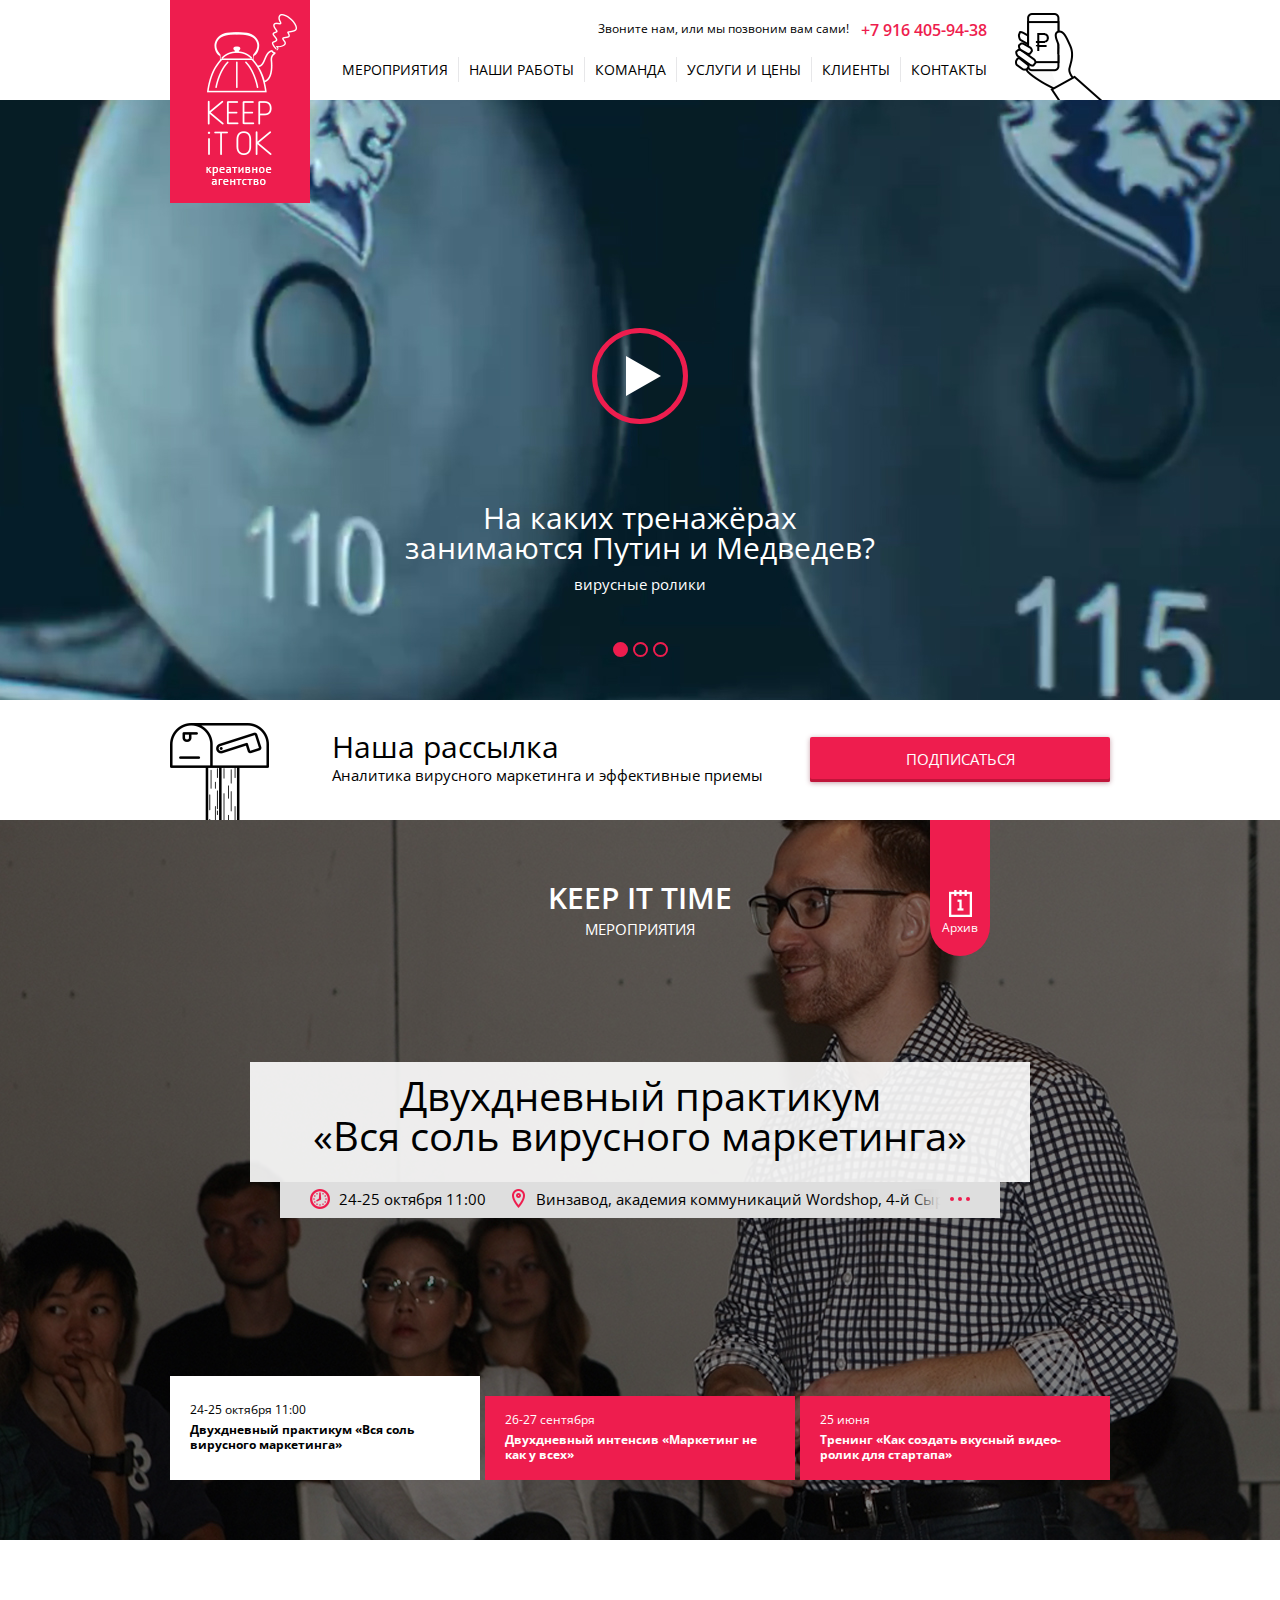
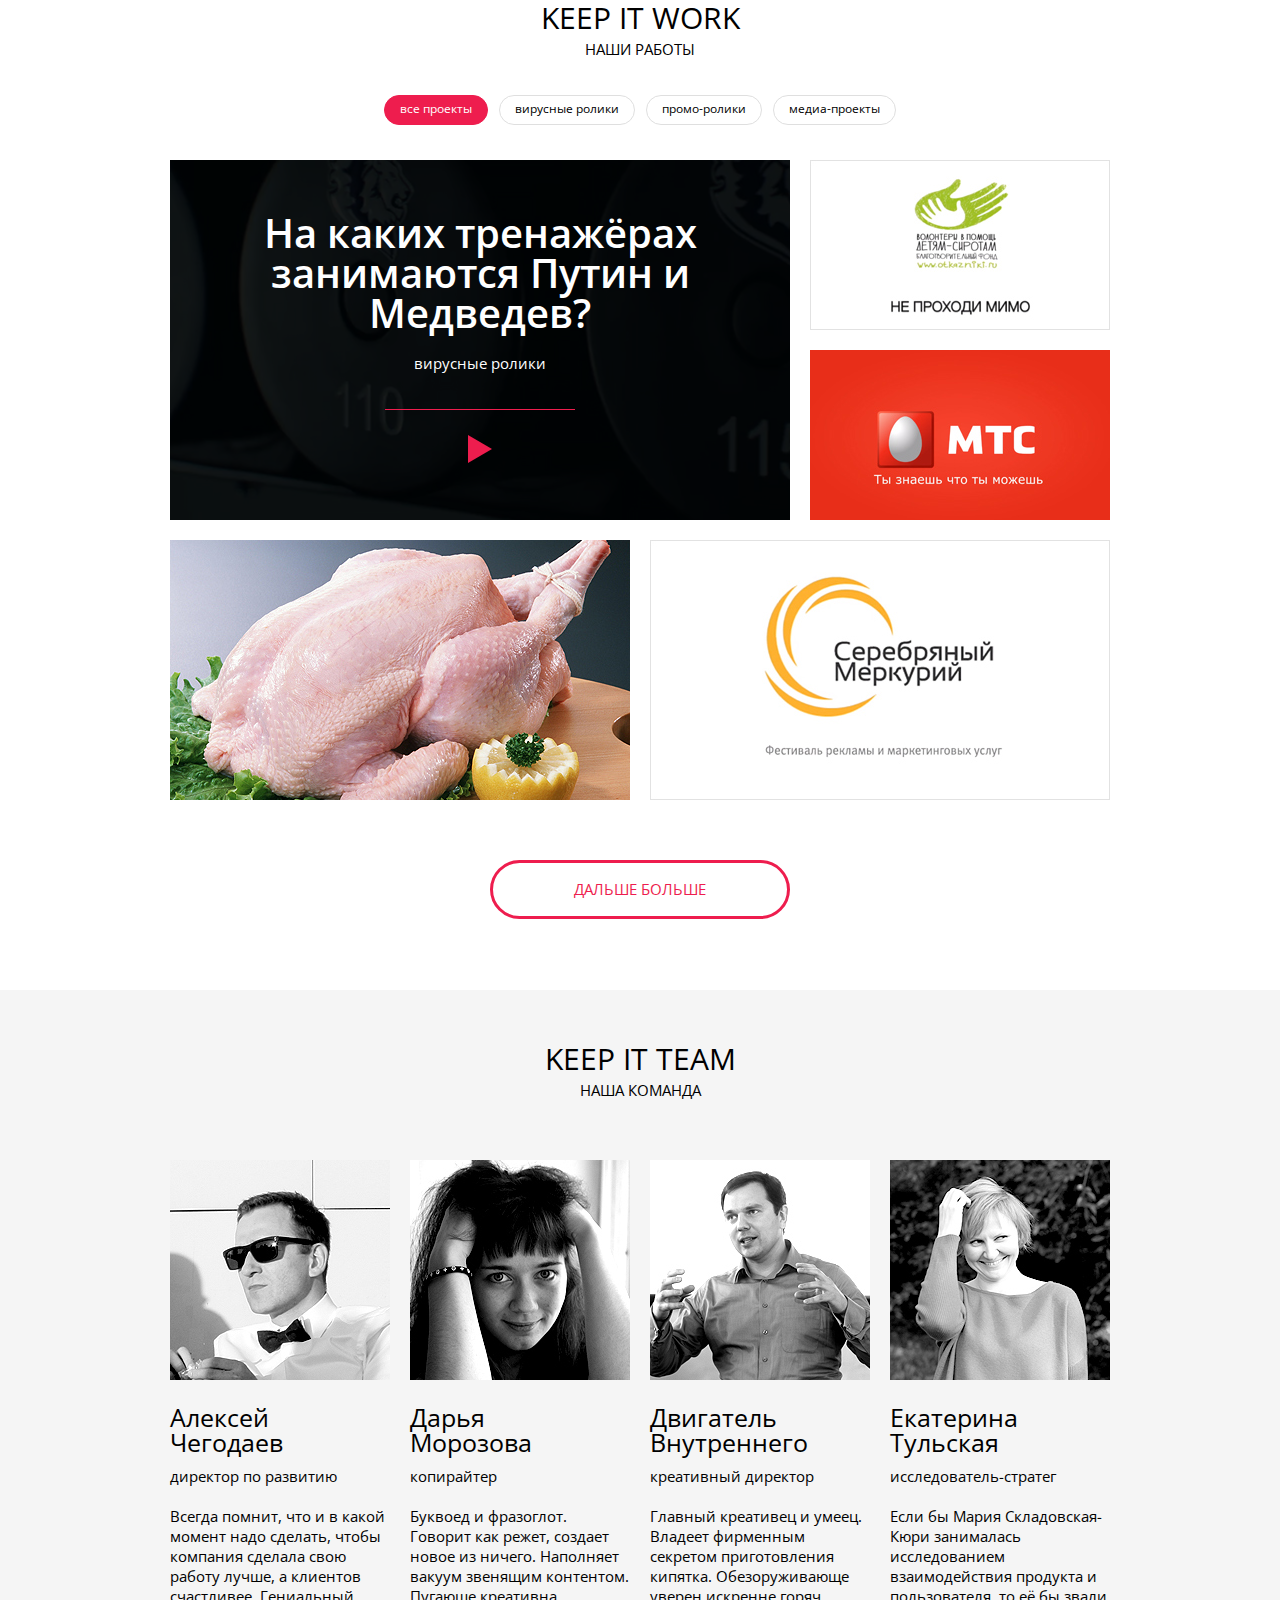
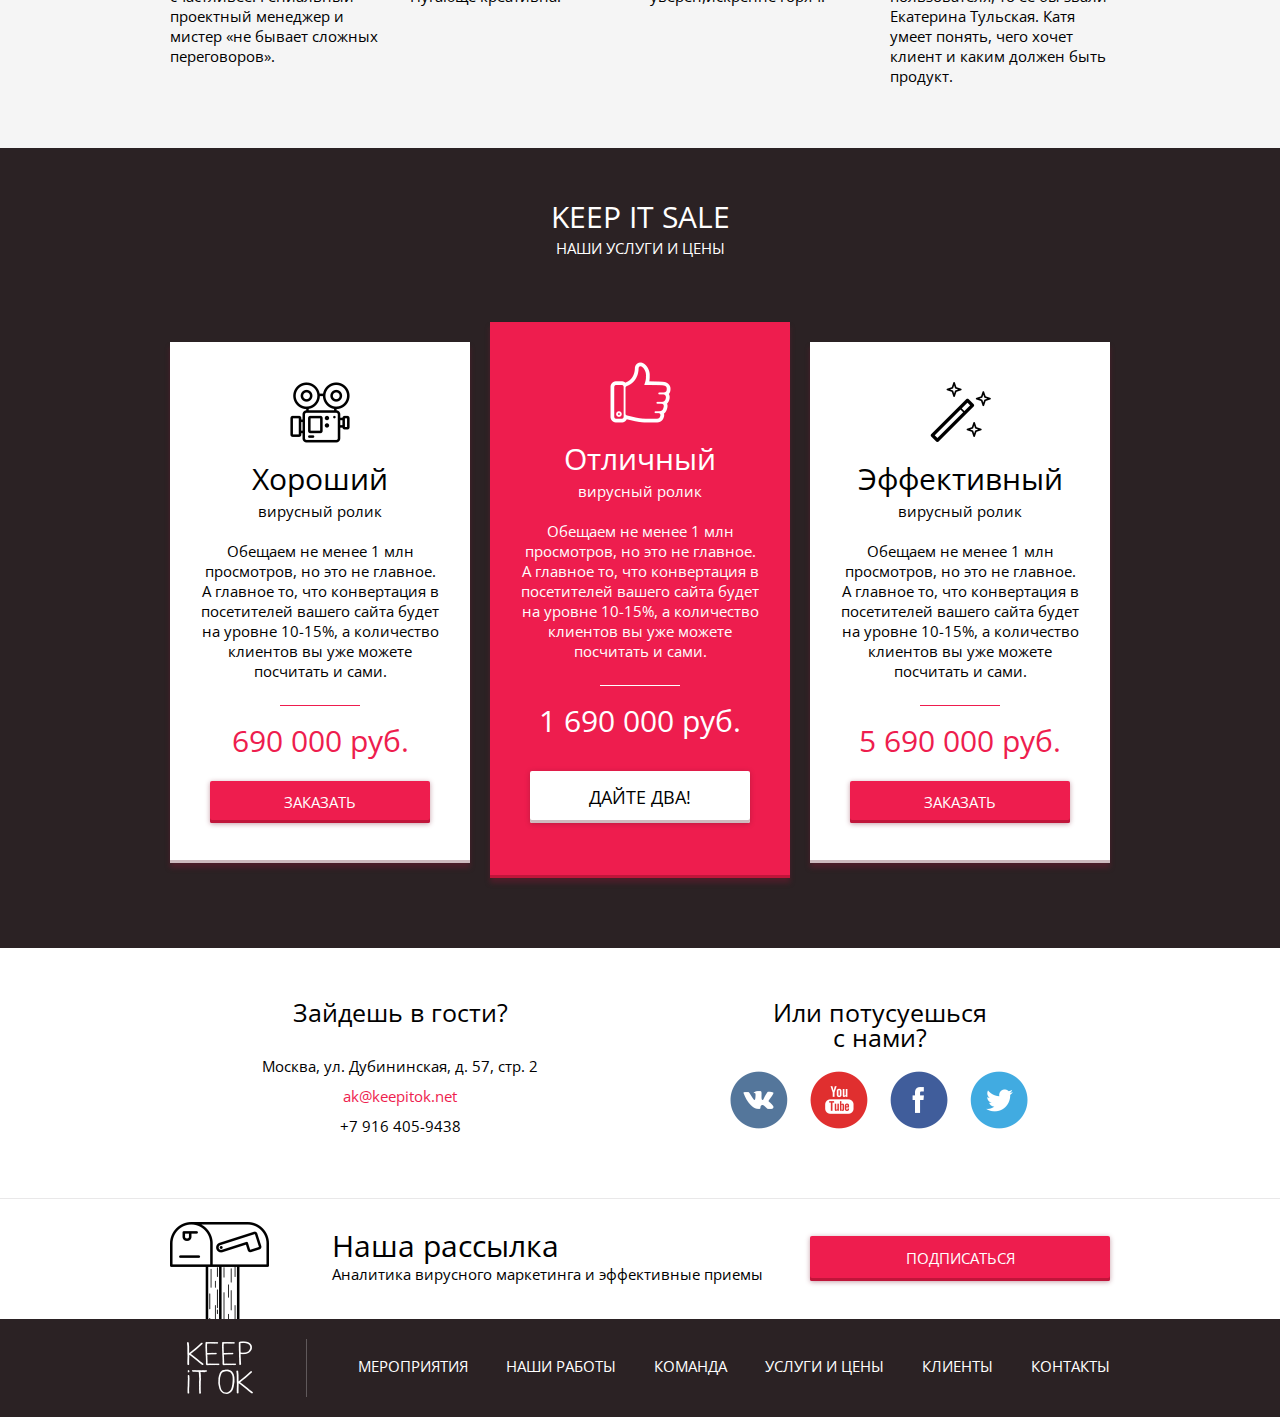
==== index.html @ 2afdbb3e "first html" ====
<!DOCTYPE html>
<html>
    <head>
        <meta charset="utf-8" />
        <title>KeepItOk</title>

        <link rel="stylesheet" href="http://fonts.googleapis.com/css?family=Open+Sans:300,400,600,700&amp;subset=latin,cyrillic" />
        <link rel="stylesheet" href="css/styles.css" />
        <link rel="stylesheet" href="css/jquery.jscrollpane.css" />

        <script src="js/jquery-2.1.4.min.js"></script>
        <script src="js/jquery.scrollTo-2.1.2.min.js"></script>
        <script src="js/isotope.pkgd.min.js"></script>
        <script src="js/jquery.mousewheel.js"></script>
        <script src="js/jquery.jscrollpane.min.js"></script>
        <script src="js/tools.js"></script>

        <meta name="viewport" content="width=1000" />
    </head>

    <body>

        <!-- wrapper -->
        <div class="wrapper">

            <header>
                <div class="header-inner">
                    <div class="logo"><a href="#"><img src="images/logo.png" alt="" width="140" height="203" /></a></div>

                    <div class="header-ok"><a href="#"></a></div>

                    <div class="header-phone">
                        <div class="header-phone-name">Звоните нам, или мы позвоним вам сами!</div>
                        <div class="header-phone-value">+7 916 405-94-38</div>
                    </div>

                    <nav>
                        <ul>
                            <li><a href="#events">Мероприятия</a></li>
                            <li><a href="#portfolio">Наши работы</a></li>
                            <li><a href="#team">Команда</a></li>
                            <li><a href="#services">Услуги и цены</a></li>
                            <li><a href="#clients">Клиенты</a></li>
                            <li><a href="#contacts">Контакты</a></li>
                        </ul>
                    </nav>
                </div>
            </header>

            <!-- slider -->
            <section id="slider">
                <div class="slider-content">
                    <ul>
                        <li style="background-image:url(files/slider-1.jpg)">
                            <div class="slider-inner">
                                <a href="#"></a>
                                <div class="slider-title">На каких тренажёрах занимаются Путин и Медведев?</div>
                                <div class="slider-type">вирусные ролики</div>
                            </div>
                        </li>

                        <li style="background-image:url(files/slider-2.jpg)">
                            <div class="slider-inner">
                                <a href="#"></a>
                                <div class="slider-title">Название промо-ролика</div>
                                <div class="slider-type">промо-ролики</div>
                            </div>
                        </li>

                        <li style="background-image:url(files/slider-3.jpg)">
                            <div class="slider-inner">
                                <a href="#"></a>
                                <div class="slider-title">Название медиа-проекта</div>
                                <div class="slider-type">медиа-проекты</div>
                            </div>
                        </li>
                    </ul>
                </div>
                <div class="slider-ctrl"></div>
            </section>
            <!-- slider END -->

            <!-- subscribe -->
            <section class="subscribe">
                <div class="subscribe-icon"></div>
                <div class="subscribe-text">
                    <div class="subscribe-title">Наша рассылка</div>
                    <div class="subscribe-name">Аналитика вирусного маркетинга и эффективные приемы</div>
                </div>
                <div class="subscribe-link"><a href="#">Подписаться</a></div>
            </section>
            <!-- subscribe END -->

            <!-- events -->
            <section id="events">
                <h2>KEEP IT TIME</h2>
                <div class="events-title">Мероприятия</div>
                <a href="#" class="events-archive">Архив</a>
                <div class="events-slider">
                    <div class="events-item">
                        <div class="events-item-photo" style="background-image:url(files/events-1.jpg)"></div>
                        <div class="events-item-content">
                            <div class="events-item-title">Двухдневный практикум<br />«Вся соль вирусного маркетинга»</div>
                            <div class="events-item-info">
                                <div class="events-item-info-inner">
                                    <div class="events-item-info-date">24-25 октября 11:00</div>
                                    <div class="events-item-info-address">
                                        <div class="events-item-info-address-text">
                                            <div class="events-item-info-address-text-inner">Винзавод, академия коммуникаций Wordshop, 4-й Сыромятнический пер., 1, стр. 6</div>
                                            <a href="#" class="events-item-info-address-more"><span></span></a>
                                        </div>
                                    </div>
                                </div>
                            </div>
                        </div>
                    </div>

                    <div class="events-item">
                        <div class="events-item-photo" style="background-image:url(files/slider-2.jpg)"></div>
                        <div class="events-item-content">
                            <div class="events-item-title">Двухдневный интенсив<br />«Маркетинг не как у всех»</div>
                            <div class="events-item-info">
                                <div class="events-item-info-inner">
                                    <div class="events-item-info-date">26-27 сентября</div>
                                    <div class="events-item-info-address">
                                        <div class="events-item-info-address-text">
                                            <div class="events-item-info-address-text-inner">Винзавод, академия коммуникаций Wordshop, 4-й Сыромятнический пер., 1, стр. 6</div>
                                            <a href="#" class="events-item-info-address-more"><span></span></a>
                                        </div>
                                    </div>
                                </div>
                            </div>
                        </div>
                    </div>

                    <div class="events-item">
                        <div class="events-item-photo" style="background-image:url(files/slider-3.jpg)"></div>
                        <div class="events-item-content">
                            <div class="events-item-title">Тренинг «Как создать вкусный видео-ролик для стартапа»</div>
                            <div class="events-item-info">
                                <div class="events-item-info-inner">
                                    <div class="events-item-info-date">25 июня</div>
                                    <div class="events-item-info-address">
                                        <div class="events-item-info-address-text">
                                            <div class="events-item-info-address-text-inner">Винзавод, академия коммуникаций Wordshop, 4-й Сыромятнический пер., 1, стр. 6</div>
                                            <a href="#" class="events-item-info-address-more"><span></span></a>
                                        </div>
                                    </div>
                                </div>
                            </div>
                        </div>
                    </div>
                </div>

                <div class="events-ctrl">
                    <a href="#" class="active">
                        <div class="events-ctrl-date">24-25 октября 11:00</div>
                        <div class="events-ctrl-name">Двухдневный практикум «Вся соль вирусного маркетинга»</div>
                    </a>

                    <a href="#">
                        <div class="events-ctrl-date">26-27 сентября</div>
                        <div class="events-ctrl-name">Двухдневный интенсив «Маркетинг не как у всех»</div>
                    </a>

                    <a href="#">
                        <div class="events-ctrl-date">25 июня</div>
                        <div class="events-ctrl-name">Тренинг «Как создать вкусный видео-ролик для стартапа»</div>
                    </a>
                </div>
            </section>
            <!-- events END -->

            <!-- portfolio -->
            <section id="portfolio">
                <h2>KEEP IT WORK</h2>
                <div class="portfolio-title">Наши работы</div>

                <div class="portfolio-menu">
                    <ul>
                        <li class="active"><a href="#" data-filter="*">все проекты</a></li>
                        <li><a href="#" data-filter=".virus">вирусные ролики</a></li>
                        <li><a href="#" data-filter=".promo">промо-ролики</a></li>
                        <li><a href="#" data-filter=".media">медиа-проекты</a></li>
                    </ul>
                </div>

                <div class="portfolio-list">
                    <div class="portfolio-item portfolio-item-two-third virus">
                        <a href="windows/project.html" title="На каких тренажёрах занимаются Путин и Медведев?">
                            <div class="portfolio-video">
                                <div class="portfolio-video-preview"><img src="files/portfolio-1.jpg" alt="" /></div>
                                <div class="portfolio-video-title">На каких тренажёрах занимаются Путин и Медведев?</div>
                                <div class="portfolio-video-type">вирусные ролики</div>
                                <div class="portfolio-video-icon"></div>
                            </div>
                        </a>
                    </div>
                    <div class="portfolio-item portfolio-item-third promo"><a href="windows/project.html" title="Не проходи мимо"><img src="files/portfolio-2.jpg" alt="" /></a></div>
                    <div class="portfolio-item portfolio-item-third media"><a href="windows/project.html" title="МТС"><img src="files/portfolio-3.jpg" alt="" /></a></div>
                    <div class="portfolio-item portfolio-item-half promo"><a href="windows/project.html" title="Вирусный ролик про курицу"><img src="files/portfolio-4.jpg" alt="" /></a></div>
                    <div class="portfolio-item portfolio-item-half media"><a href="windows/project.html" title="Серебряный меркурий"><img src="files/portfolio-5.jpg" alt="" /></a></div>
                </div>

                <div class="portfolio-loading">
                    <div class="portfolio-item portfolio-item-half"><div class="portfolio-loading-progress"></div></div>
                    <div class="portfolio-item portfolio-item-half"><div class="portfolio-loading-progress"></div></div>
                </div>

                <div class="portfolio-more"><a href="windows/portfolio-add.html">ДАльше больше</a></div>
            </section>
            <!-- portfolio END -->

            <!-- team -->
            <section id="team">
                <div class="team-inner">
                    <h2>KEEP IT TEAM</h2>
                    <div class="team-title">Наша команда</div>

                    <div class="team-list">
                        <div class="team-item">
                            <div class="team-item-photo"><img src="files/team-1.jpg" alt="" width="220" height="220" /></div>
                            <div class="team-item-name">Алексей<br />Чегодаев</div>
                            <div class="team-item-post">директор по развитию</div>
                            <div class="team-item-text">Всегда помнит, что и в какой момент надо сделать, чтобы компания сделала свою работу лучше, а клиентов счастливее. Гениальный проектный менеджер и мистер «не бывает сложных переговоров».</div>
                        </div>
                        <div class="team-item">
                            <div class="team-item-photo"><img src="files/team-2.jpg" alt="" width="220" height="220" /></div>
                            <div class="team-item-name">Дарья<br />Морозова</div>
                            <div class="team-item-post">копирайтер</div>
                            <div class="team-item-text">Буквоед и фразоглот. Говорит как режет, создает новое из ничего. Наполняет вакуум звенящим контентом. Пугающе креативна.</div>
                        </div>
                        <div class="team-item">
                            <div class="team-item-photo"><img src="files/team-3.jpg" alt="" width="220" height="220" /></div>
                            <div class="team-item-name">Двигатель<br />Внутреннего</div>
                            <div class="team-item-post">креативный директор</div>
                            <div class="team-item-text">Главный креативец и умеец. Владеет фирменным секретом приготовления кипятка. Обезоруживающе уверен,искренне горяч.</div>
                        </div>
                        <div class="team-item">
                            <div class="team-item-photo"><img src="files/team-4.jpg" alt="" width="220" height="220" /></div>
                            <div class="team-item-name">Екатерина<br />Тульская</div>
                            <div class="team-item-post">исследователь-стратег</div>
                            <div class="team-item-text">Если бы Мария Складовская-Кюри занималась исследованием взаимодействия продукта и пользователя, то её бы звали Екатерина Тульская. Катя умеет понять, чего хочет клиент и каким должен быть продукт.</div>
                        </div>
                    </div>
                </div>
            </section>
            <!-- team END -->

            <!-- services -->
            <section id="services">
                <div class="services-inner">
                    <h2>KEEP IT SALE</h2>
                    <div class="services-title">Наши услуги и цены</div>

                    <div class="services-list">
                        <div class="services-item">
                            <div class="services-icon"><img src="images/services-icon-1.png" alt="" width="60" height="61" /></div>
                            <div class="services-item-title-1">Хороший</div>
                            <div class="services-item-title-2">вирусный ролик</div>
                            <div class="services-item-text">Обещаем не менее 1 млн просмотров, но это не главное. А главное то, что конвертация в посетителей вашего сайта будет на уровне 10-15%, а количество клиентов вы уже можете посчитать и сами.</div>
                            <div class="services-item-price">690 000 руб.</div>
                            <div class="services-item-link"><a href="#">заказать</a></div>
                        </div>

                        <div class="services-item services-item-center">
                            <div class="services-icon"><img src="images/services-icon-2.png" alt="" width="61" height="61" /></div>
                            <div class="services-item-title-1">Отличный</div>
                            <div class="services-item-title-2">вирусный ролик</div>
                            <div class="services-item-text">Обещаем не менее 1 млн просмотров, но это не главное. А главное то, что конвертация в посетителей вашего сайта будет на уровне 10-15%, а количество клиентов вы уже можете посчитать и сами.</div>
                            <div class="services-item-price">1 690 000 руб.</div>
                            <div class="services-item-link"><a href="#">дайте два!</a></div>
                        </div>

                        <div class="services-item">
                            <div class="services-icon"><img src="images/services-icon-3.png" alt="" width="61" height="60" /></div>
                            <div class="services-item-title-1">Эффективный</div>
                            <div class="services-item-title-2">вирусный ролик</div>
                            <div class="services-item-text">Обещаем не менее 1 млн просмотров, но это не главное. А главное то, что конвертация в посетителей вашего сайта будет на уровне 10-15%, а количество клиентов вы уже можете посчитать и сами.</div>
                            <div class="services-item-price">5 690 000 руб.</div>
                            <div class="services-item-link"><a href="#">заказать</a></div>
                        </div>
                    </div>
                </div>
            </section>
            <!-- services END -->

            <!-- contacts -->
            <section id="contacts">
                <div class="contacts-inner">
                    <div class="contacts-content">
                        <div class="contacts-title">Зайдешь в гости?</div>
                        <div class="contacts-text">
                            <p>Москва, ул. Дубининская, д. 57, стр. 2</p>
                            <p><a href="#">ak@keepitok.net</a></p>
                            <p>+7 916 405-9438</p>
                        </div>
                    </div>

                    <div class="contacts-social">
                        <div class="contacts-title">Или потусуешься<br />с нами?</div>
                        <div class="contacts-social-links">
                            <a href="#" class="contacts-social-vk"></a>
                            <a href="#" class="contacts-social-yt"></a>
                            <a href="#" class="contacts-social-fb"></a>
                            <a href="#" class="contacts-social-tw"></a>
                        </div>
                    </div>
                </div>
            </section>
            <!-- contacts END -->

            <!-- subscribe -->
            <section class="subscribe">
                <div class="subscribe-icon"></div>
                <div class="subscribe-text">
                    <div class="subscribe-title">Наша рассылка</div>
                    <div class="subscribe-name">Аналитика вирусного маркетинга и эффективные приемы</div>
                </div>
                <div class="subscribe-link"><a href="#">Подписаться</a></div>
            </section>
            <!-- subscribe END -->

            <footer>
                <div class="footer-inner">
                    <div class="footer-logo"><a href="#"><img src="images/footer-logo.png" alt="" width="66" height="53" /></a></div>
                    <div class="footer-menu">
                        <ul>
                            <li><a href="#events">Мероприятия</a></li>
                            <li><a href="#portfolio">Наши работы</a></li>
                            <li><a href="#team">Команда</a></li>
                            <li><a href="#services">Услуги и цены</a></li>
                            <li><a href="#clients">Клиенты</a></li>
                            <li><a href="#contacts">Контакты</a></li>
                        </ul>
                    </div>
                </div>
            </footer>

        </div>
        <!-- wrapper END -->

    </body>
</html>
---- css/styles.css ----
html {min-width:1000px}

body {min-width:1000px; margin:0; padding:0; font:15px/20px "Open Sans", arial, helvetica, sans-serif; color:#000; background:#fff}

a {color:#ee1d4e; outline:none; text-decoration:none}
a:hover {text-decoration:underline}

img {border:none}

.wrapper {min-width:1000px; width:100%; position:relative; overflow:hidden; padding:100px 0 0 0}

header {position:fixed; left:0; top:0; width:100%; height:100px; z-index:10; background:#fff}
.header-inner {width:940px; margin:0 auto}

.logo {float:left; line-height:0}

.header-ok {float:right; width:73px; height:77px; padding:10px 0 0 14px; margin:13px 8px 0 0; background:url(../images/header-ok.png)}
.header-ok a {display:block; width:28px; height:38px; background:url(../images/header-ok-link.png) no-repeat 28px 38px}
.header-ok a:hover {background-position:left top}

.header-phone {float:right; margin:19px 28px 0 0}
.header-phone-name {float:left; font-size:12px}
.header-phone-value {float:left; font-size:16px; font-weight:600; color:#ee1d4e; padding:1px 0 0 12px}

nav {float:right; margin:17px 28px 0 0; text-transform:uppercase; font-size:14px; line-height:25px}
nav ul {margin:0; padding:0; list-style:none}
nav li {float:left; margin:0 0 0 10px; padding:0 0 0 10px; border-left:1px solid #e7e7e9}
nav li:first-child {margin:0; padding:0; border:none}
nav a {color:#000}
nav a:hover,
nav li.active a {color:#ee1d4e; text-decoration:none}

#slider {position:relative; height:600px}
.slider-content {position:absolute; left:0; top:0; width:100%; height:100%}
.slider-content ul {position:absolute; left:0; top:0; width:100%; height:100%; margin:0; padding:0; list-style:none}
.slider-content li {position:absolute; left:0; top:0; width:100%; height:100%; margin:0; padding:0; background-color:#000; background-position:center; background-repeat:no-repeat; background-size:cover}
.slider-content li:first-child {z-index:2}
.slider-inner {padding:228px 0 0 0; width:500px; height:372px; margin:0 auto; text-align:center; color:#fff; position:relative}
.slider-inner a {display:block; width:86px; height:86px; border:5px solid #ee1d4e; border-radius:48px; margin:0 auto; position:relative}
.slider-inner a:hover {background:#ee1d4e}
.slider-inner a:after {content:""; position:absolute; left:29px; top:23px; display:block; width:0; height:0; border-left:35px solid #fff; border-top:20px solid transparent; border-bottom:20px solid transparent}
.slider-title {font-size:30px; line-height:30px; position:absolute; left:0; bottom:137px; width:100%}
.slider-type {position:absolute; left:0; bottom:106px; width:100%}
.slider-ctrl {position:absolute; z-index:3; left:0; bottom:43px; width:100%; text-align:center; font-size:0; line-height:0; letter-spacing:-1px}
.slider-ctrl a {display:inline-block; vertical-align:middle; width:11px; height:11px; border:2px solid #ee1d4e; border-radius:8px; margin:0 0 0 5px}
.slider-ctrl a:first-child {margin:0}
.slider-ctrl a:hover {background:#fff; border-color:#fff}
.slider-ctrl a.active {background:#ee1d4e; cursor:default; border-color:#ee1d4e}

.subscribe {width:940px; margin:0 auto}
.subscribe:after {content:"."; display:block; clear:both; visibility:hidden; height:0}
.subscribe-icon {float:left; width:99px; height:97px; background:url(../images/subscribe-icon.png); margin:23px 0 0 0}
.subscribe-text {float:left; margin:0 0 0 63px}
.subscribe-title {font-size:30px; line-height:30px; padding:32px 0 0 0}
.subscribe-name {padding:3px 0 0 0}
.subscribe-link {float:right; padding:37px 0 0 0}
.subscribe-link a {display:block; width:300px; height:45px; line-height:45px; color:#fff; text-align:center; text-transform:uppercase; background:#ee1d4e; border-radius:2px; box-shadow:inset 0 -3px 0 #c0153a, 0 1px 5px rgba(120, 25, 48, .43)}
.subscribe-link a:hover {background:#d10737; box-shadow:inset 0 -3px 0 #a90529, 0 1px 5px rgba(120, 25, 48, .43); text-decoration:none}

#events {height:720px; position:relative}
#events h2 {position:absolute; z-index:3; left:0; top:63px; width:100%; text-transform:uppercase; text-align:center; font-size:30px; font-weight:600; line-height:30px; margin:0; padding:0; color:#fff}
.events-title {position:absolute; z-index:3; left:0; top:99px; width:100%; text-transform:uppercase; text-align:center; color:#fff}
.events-archive {position:absolute; z-index:3; display:block; left:50%; top:0; margin-left:290px; width:60px; height:38px; padding:98px 0 0 0; background:#ee1d4e url(../images/events-archive.png) no-repeat center 70px; text-align:center; color:#fff; font-size:12px; border-radius:0 0 30px 30px}
.events-archive:hover {text-decoration:none; background-color:#d10737}
.events-slider {position:absolute; left:0; top:0; width:100%; height:100%}
.events-item {position:absolute; left:0; top:0; width:100%; height:100%; background:#000}
.events-item:first-child {z-index:2}
.events-item-photo {position:absolute; left:0; top:0; width:100%; height:100%; background-repeat:no-repeat; background-position:center; background-size:cover; opacity:.5}
.events-item-content {position:relative; width:780px; margin:0 auto; padding:242px 0 0 0}
.events-item-title {font-size:40px; line-height:40px; text-align:center; background:rgba(255, 255, 255, .9); padding:14px 0 26px 0}
.events-item-info {width:660px; margin:0 auto; background:#dedede; padding:7px 30px 9px 30px}
.events-item-info-inner:after {content:"."; display:block; clear:both; visibility:hidden; height:0}
.events-item-info-date {float:left; padding:0 0 0 29px; width:173px; background:url(../images/events-item-info-date.png) no-repeat; white-space:nowrap}
.events-item-info-address {float:left; width:434px; padding:0 0 0 24px; background:url(../images/events-item-info-address.png) no-repeat}
.events-item-info-address-text {white-space:nowrap; width:100%; overflow:hidden; position:relative}
.events-item-info-address-text.open {white-space:normal}
.events-item-info-address-text-inner {position:relative; width:100%; overflow:hidden}
.events-item-info-address-text.open .events-item-info-address-text-inner {width:auto; padding:0 60px 0 0}
.events-item-info-address-text-inner:after {content:""; width:60px; height:100%; display:block; position:absolute; right:0; top:0; background:url(../images/events-item-info-address-text.png)}
.events-item-info-address-more {display:block; width:20px; height:20px; position:absolute; right:0; top:0}
.events-item-info-address-more span {display:block; width:4px; height:4px; position:absolute; left:50%; top:50%; margin:-2px 0 0 -2px; border-radius:2px; background:#ee1d4e}
.events-item-info-address-more:before,
.events-item-info-address-more:after {content:""; display:block; width:4px; height:4px; position:absolute; top:50%; margin-top:-2px; border-radius:2px; background:#ee1d4e}
.events-item-info-address-more:before {left:0}
.events-item-info-address-more:after {right:0}
.events-item-info-address-more:hover span,
.events-item-info-address-more:hover:before,
.events-item-info-address-more:hover:after {background:#d10737}
.events-ctrl {position:absolute; z-index:3; left:50%; bottom:60px; width:940px; margin:0 0 0 -470px; font-size:0; line-height:0; letter-spacing:-1px}
.events-ctrl a {display:inline-block; vertical-align:bottom; width:270px; padding:0 20px 18px 20px; margin:0 0 0 5px; font-size:12px; line-height:15px; letter-spacing:0; color:#fff; background:#ee1d4e}
.events-ctrl a:first-child {margin:0}
.events-ctrl a:hover {background:#d10737; text-decoration:none}
.events-ctrl a.active {background:#fff; color:#000; cursor:default; padding-top:10px; padding-bottom:28px}
.events-ctrl-date {padding:16px 0 0 0}
.events-ctrl-name {font-weight:bold; padding:5px 0 0 0}

#portfolio {width:940px; margin:0 auto; padding:63px 0 71px 0}
#portfolio h2 {text-transform:uppercase; text-align:center; font-size:30px; font-weight:normal; line-height:30px; margin:0; padding:0}
.portfolio-title {text-transform:uppercase; text-align:center; padding:6px 0 0 0}
.portfolio-menu {text-align:center; padding:36px 0 15px 0}
.portfolio-menu ul {display:inline-block; vertical-align:top; margin:0; padding:0; list-style:none}
.portfolio-menu ul li {float:left; margin:0 0 0 11px; padding:0}
.portfolio-menu ul li:first-child {margin:0}
.portfolio-menu ul li a {display:block; padding:0 15px; height:28px; font-size:12px; line-height:25px; color:#000; border:1px solid #dfdfdf; border-radius:15px}
.portfolio-menu ul li a:hover {border-color:#fabbca; text-decoration:none}
.portfolio-menu ul li.active a {background:#ee1d4e; color:#fff; border-color:#ee1d4e}

.portfolio-list {position:relative; width:960px}
.portfolio-list:after {content:"."; display:block; clear:both; visibility:hidden; height:0}
.portfolio-item {float:left; margin:20px 20px 0 0; position:relative; overflow:hidden}
.portfolio-item-third {width:300px; height:170px}
.portfolio-item-half {width:460px; height:260px}
.portfolio-item-two-third {width:620px; height:360px}
.portfolio-item a {display:block; position:relative}
.portfolio-item a:hover {text-decoration:none}
.portfolio-item img {display:block; width:100%}
.portfolio-video {width:100%; height:360px; position:relative}
.portfolio-video-preview {position:absolute; left:0; top:0; width:100%; height:100%; background:#000}
.portfolio-video-preview img {opacity:.1}
.portfolio-video-title {position:relative; font-size:40px; line-height:40px; text-align:center; color:#fff; font-weight:600; padding:53px 80px 0 80px}
.portfolio-video-type {position:relative; line-height:20px; text-align:center; color:#fff; padding:20px 0 0 0}
.portfolio-video-icon {position:relative; width:190px; margin:36px auto 0 auto; border-top:1px solid #ee1d4e; padding:25px 0 0 0}
.portfolio-video-icon:after {content:""; display:block; width:0; height:0; margin:0 auto; border-left:24px solid #ee1d4e; border-top:14px solid transparent; border-bottom:14px solid transparent}
.portfolio-item a:hover .portfolio-video-icon:after {border-left-color:#d10737}
.portfolio-more {padding:60px 0 0 0}
.portfolio-more a {display:block; margin:0 auto; width:294px; height:53px; line-height:53px; border:3px solid #ee1d4e; border-radius:30px; text-align:center; text-transform:uppercase}
.portfolio-more a:hover {text-decoration:none; background:#ee1d4e; color:#fff}

.portfolio-loading {display:none; width:960px}
.portfolio-loading:after {content:"."; display:block; clear:both; visibility:hidden; height:0}
.portfolio-loading-progress {height:258px; border:1px solid #dfdfdf; background:url(../images/portfolio-loading-progress.gif) no-repeat center}

#team {background:#f5f5f5}
.team-inner {width:940px; margin:0 auto; padding:54px 0 62px 0}
.team-inner h2 {text-transform:uppercase; text-align:center; font-size:30px; font-weight:normal; line-height:30px; margin:0; padding:0}
.team-title {text-transform:uppercase; text-align:center; padding:6px 0 0 0}
.team-list {padding:60px 0 0 0}
.team-list:after {content:"."; display:block; clear:both; visibility:hidden; height:0}
.team-item {float:left; width:220px; margin:0 0 0 20px}
.team-item:first-child {margin:0}
.team-item-photo {line-height:0}
.team-item-name {font-size:25px; line-height:25px; padding:25px 0 0 0}
.team-item-post {padding:11px 0 0 0}
.team-item-text {padding:20px 0 0 0}

#services {background:#2b2224}
.services-inner {width:940px; margin:0 auto; padding:54px 0 70px 0}
.services-inner h2 {text-transform:uppercase; text-align:center; color:#fff; font-size:30px; font-weight:normal; line-height:30px; margin:0; padding:0}
.services-title {text-transform:uppercase; text-align:center; color:#fff; padding:6px 0 0 0}
.services-list {font-size:0; line-height:0; letter-spacing:-1px; text-align:center; padding:64px 0 0 0}
.services-item {display:inline-block; vertical-align:top; width:300px; margin:20px 0 0 20px; background:#fff; box-shadow:inset 0 -3px 0 #cebabe, 0 5px 5px rgba(120, 25, 48, .43); padding:40px 0; font-size:15px; line-height:20px; letter-spacing:0}
.services-item:first-child {margin-left:0}
.services-item-center {background:#ee1d4e; color:#fff; box-shadow:inset 0 -3px 0 #c0153a, 0 5px 5px rgba(120, 25, 48, .43); padding-bottom:55px; margin-top:0}
.services-icon {height:61px}
.services-item-title-1 {font-size:30px; line-height:30px; padding:21px 0 0 0}
.services-item-title-2 {padding:7px 0 0 0}
.services-item-text {padding:20px 30px 0 30px}
.services-item-price {color:#ee1d4e; font-size:30px; line-height:30px; padding:24px 0 0 0}
.services-item-price:before {content:""; display:block; width:80px; height:1px; background:#ee1d4e; margin:0 auto 20px auto}
.services-item-center .services-item-price {color:#fff}
.services-item-center .services-item-price:before {background:#fff}
.services-item-link {padding:25px 0 0 0}
.services-item-link a {display:block; width:220px; margin:0 auto; height:42px; line-height:42px; color:#fff; text-align:center; text-transform:uppercase; background:#ee1d4e; border-radius:2px; box-shadow:inset 0 -3px 0 #c0153a, 0 1px 5px rgba(120, 25, 48, .43)}
.services-item-link a:hover {background:#d10737; box-shadow:inset 0 -3px 0 #a90529, 0 1px 5px rgba(120, 25, 48, .43); text-decoration:none}
.services-item-center .services-item-link {padding:35px 0 0 0}
.services-item-center .services-item-link a {height:52px; line-height:52px; font-size:18px; background:#fff; color:#000; box-shadow:inset 0 -3px 0 #cebabe, 0 1px 5px rgba(120, 25, 48, .43)}
.services-item-center .services-item-link a:hover {background:#f4e3e7; box-shadow:inset 0 -3px 0 #c5a5ad, 0 1px 5px rgba(120, 25, 48, .43)}

#contacts {border-bottom:1px solid #e9e8e9}
.contacts-inner {width:780px; margin:0 auto; text-align:center; padding:0 0 62px 0}
.contacts-inner:after {content:"."; display:block; clear:both; visibility:hidden; height:0}
.contacts-content {float:left; width:300px}
.contacts-title {font-size:25px; line-height:25px; padding:52px 0 0 0}
.contacts-text {padding:21px 0 0 0}
.contacts-text p {margin:10px 0 0 0; padding:0}
.contacts-social {float:right; width:300px}
.contacts-social-links {padding:21px 0 0 0}
.contacts-social-links:after {content:"."; display:block; clear:both; visibility:hidden; height:0}
.contacts-social-links a {float:left; width:58px; height:58px; background:url(../images/contacts-social.png); margin:0 0 0 22px}
.contacts-social-links a:first-child {margin:0}
.contacts-social-links a.contacts-social-vk {background-position:left top}
.contacts-social-links a.contacts-social-vk:hover {background-position:left -58px}
.contacts-social-links a.contacts-social-yt {background-position:-58px top}
.contacts-social-links a.contacts-social-yt:hover {background-position:-58px -58px}
.contacts-social-links a.contacts-social-fb {background-position:-116px top}
.contacts-social-links a.contacts-social-fb:hover {background-position:-116px -58px}
.contacts-social-links a.contacts-social-tw {background-position:-174px top}
.contacts-social-links a.contacts-social-tw:hover {background-position:-174px -58px}

footer {background:#2b2224}
.footer-inner {width:940px; margin:0 auto; padding:20px 0}
.footer-inner:after {content:"."; display:block; clear:both; visibility:hidden; height:0}
.footer-logo {float:left; width:119px; border-right:1px solid #60595b; padding:2px 0 0 17px; height:56px; line-height:0}
.footer-menu {float:right; text-transform:uppercase; padding:17px 0 0 0}
.footer-menu ul {margin:0; padding:0; list-style:none}
.footer-menu li {float:left; margin:0; padding:0 0 0 38px}
.footer-menu li:first-child {padding:0}
.footer-menu a {color:#fff}
.footer-menu a:hover {color:#ee1d4e; text-decoration:none}

.window {position:absolute; left:0; top:0; width:100%; height:100%; z-index:99997; overflow:auto; background:#fff}
.window-container {width:940px; margin:0 auto; padding:60px 0}
.window-content {position:relative; width:780px; margin:0 auto}
.window-content h2 {font-size:40px; line-height:40px; font-weight:normal; margin:0 0 46px 0; padding:0}
.window-content p {margin:20px 0; padding:0}
.window-content blockquote {background:#f5f5f5; margin:20px 0; padding:17px 20px 23px 20px}
.project-about {font-size:20px; line-height:25px; font-weight:300; margin:25px 0}
.project-result {background:#f5f5f5; padding:44px 80px 46px 80px; text-align:center; margin:40px 0}
.project-result-title {font-size:30px; line-height:30px; text-transform:uppercase}
.project-result-text {font-size:20px; line-height:25px; font-weight:300; padding:39px 0 0 0}
.window-close {display:block; position:fixed; z-index:99999; right:134px; top:72px; padding:0 0 0 20px; font-size:14px; background:url(../images/window-close.png) no-repeat; text-transform:uppercase}
.window-close:hover {text-decoration:none; color:#d10737; background-position:left -20px}

.project-prev,
.project-next {display:block; position:fixed; z-index:99999; top:50%; margin-top:-30px; border:2px solid #ee1d4e; border-radius:30px; height:56px; background:#fff; white-space:nowrap}
.project-prev {left:50%; margin-left:-470px; padding:0 0 0 56px}
.project-next {right:50%; margin-right:-470px; padding:0 56px 0 0}
.project-prev:before {content:""; display:block; width:13px; height:23px; position:absolute; left:21px; top:17px; background:url(../images/project-arrows.png)}
.project-next:after {content:""; display:block; width:13px; height:23px; position:absolute; right:21px; top:17px; background:url(../images/project-arrows.png) -13px top}
.project-prev:hover,
.project-next:hover {text-decoration:none}
.project-prev div,
.project-prev span,
.project-next div,
.project-next span {display:none}
.project-prev div {font-size:11px; padding:7px 35px 0 11px}
.project-prev span {font-size:14px; color:#000; padding:0 35px 0 11px; margin-top:-4px}
.project-next div {font-size:11px; padding:7px 11px 0 35px}
.project-next span {font-size:14px; color:#000; padding:0 11px 0 35px; margin-top:-4px}
.project-prev:hover div,
.project-prev:hover span,
.project-next:hover div,
.project-next:hover span {display:block}
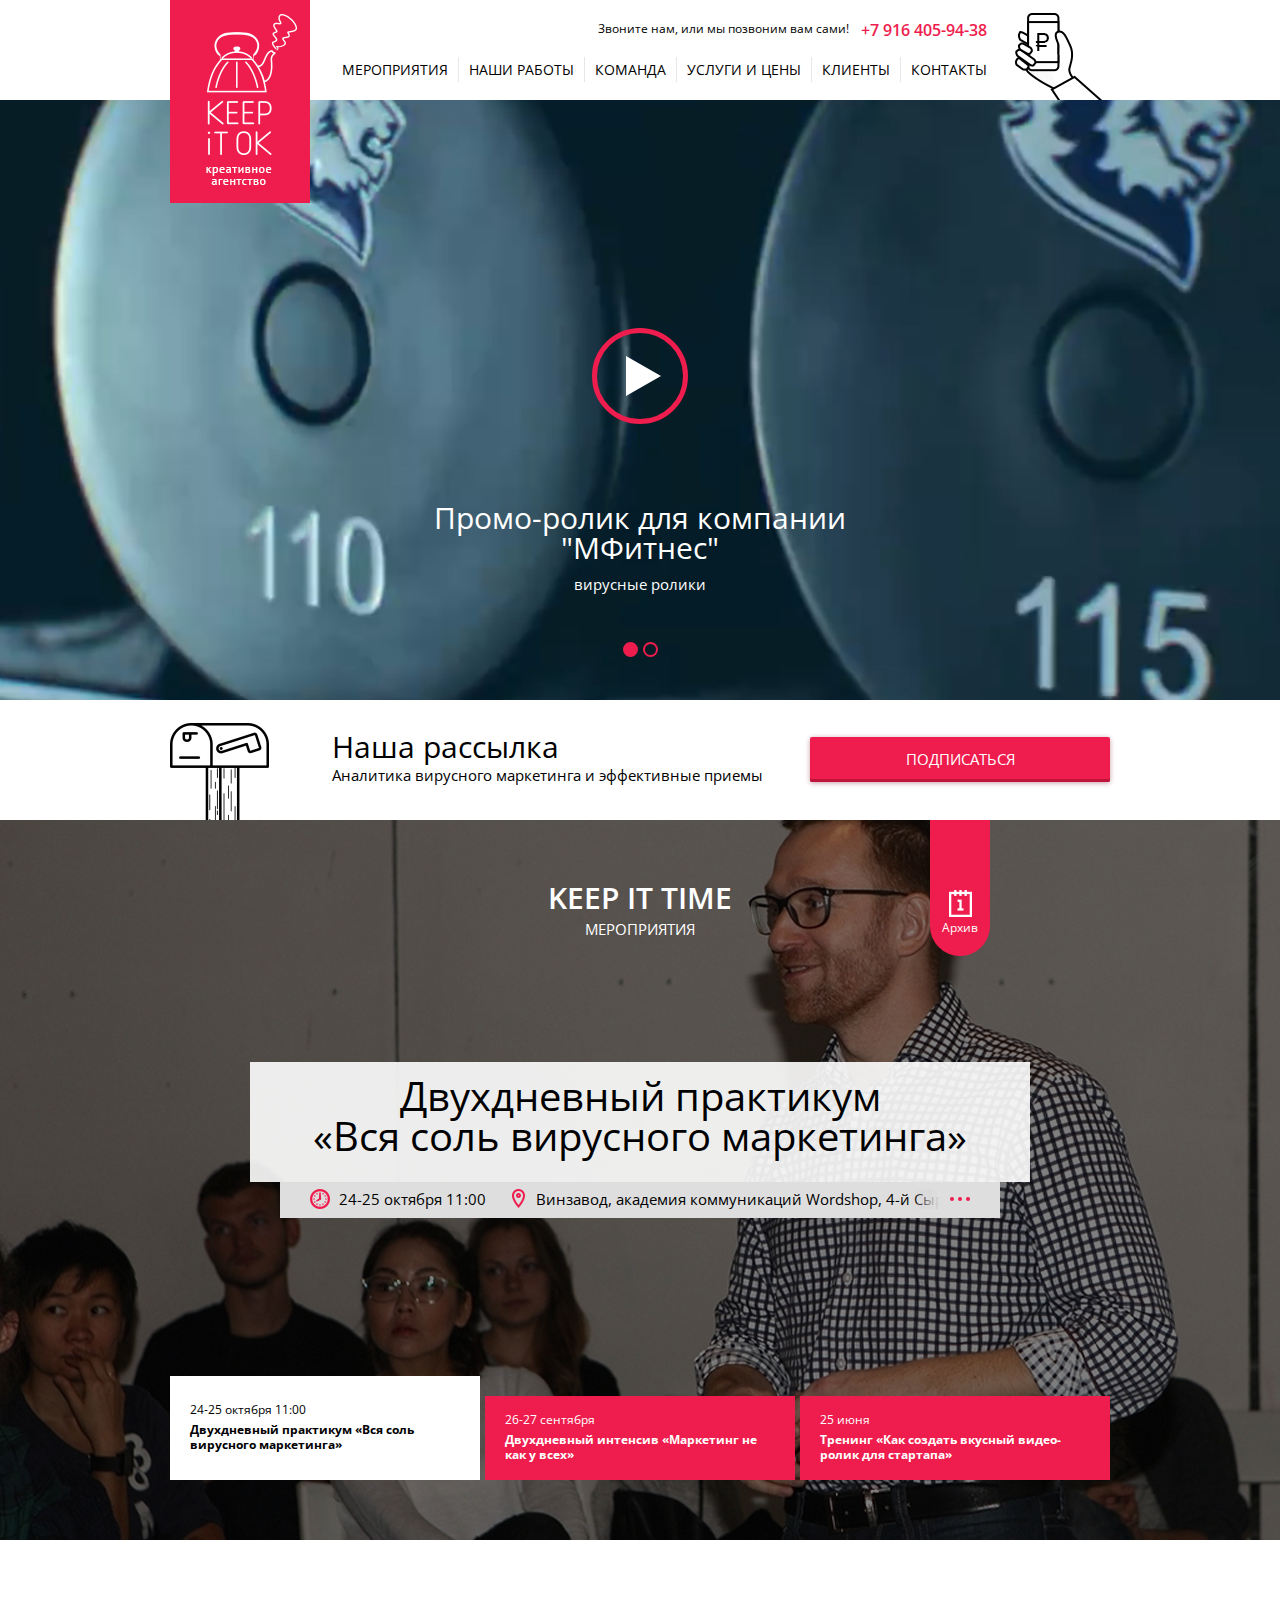
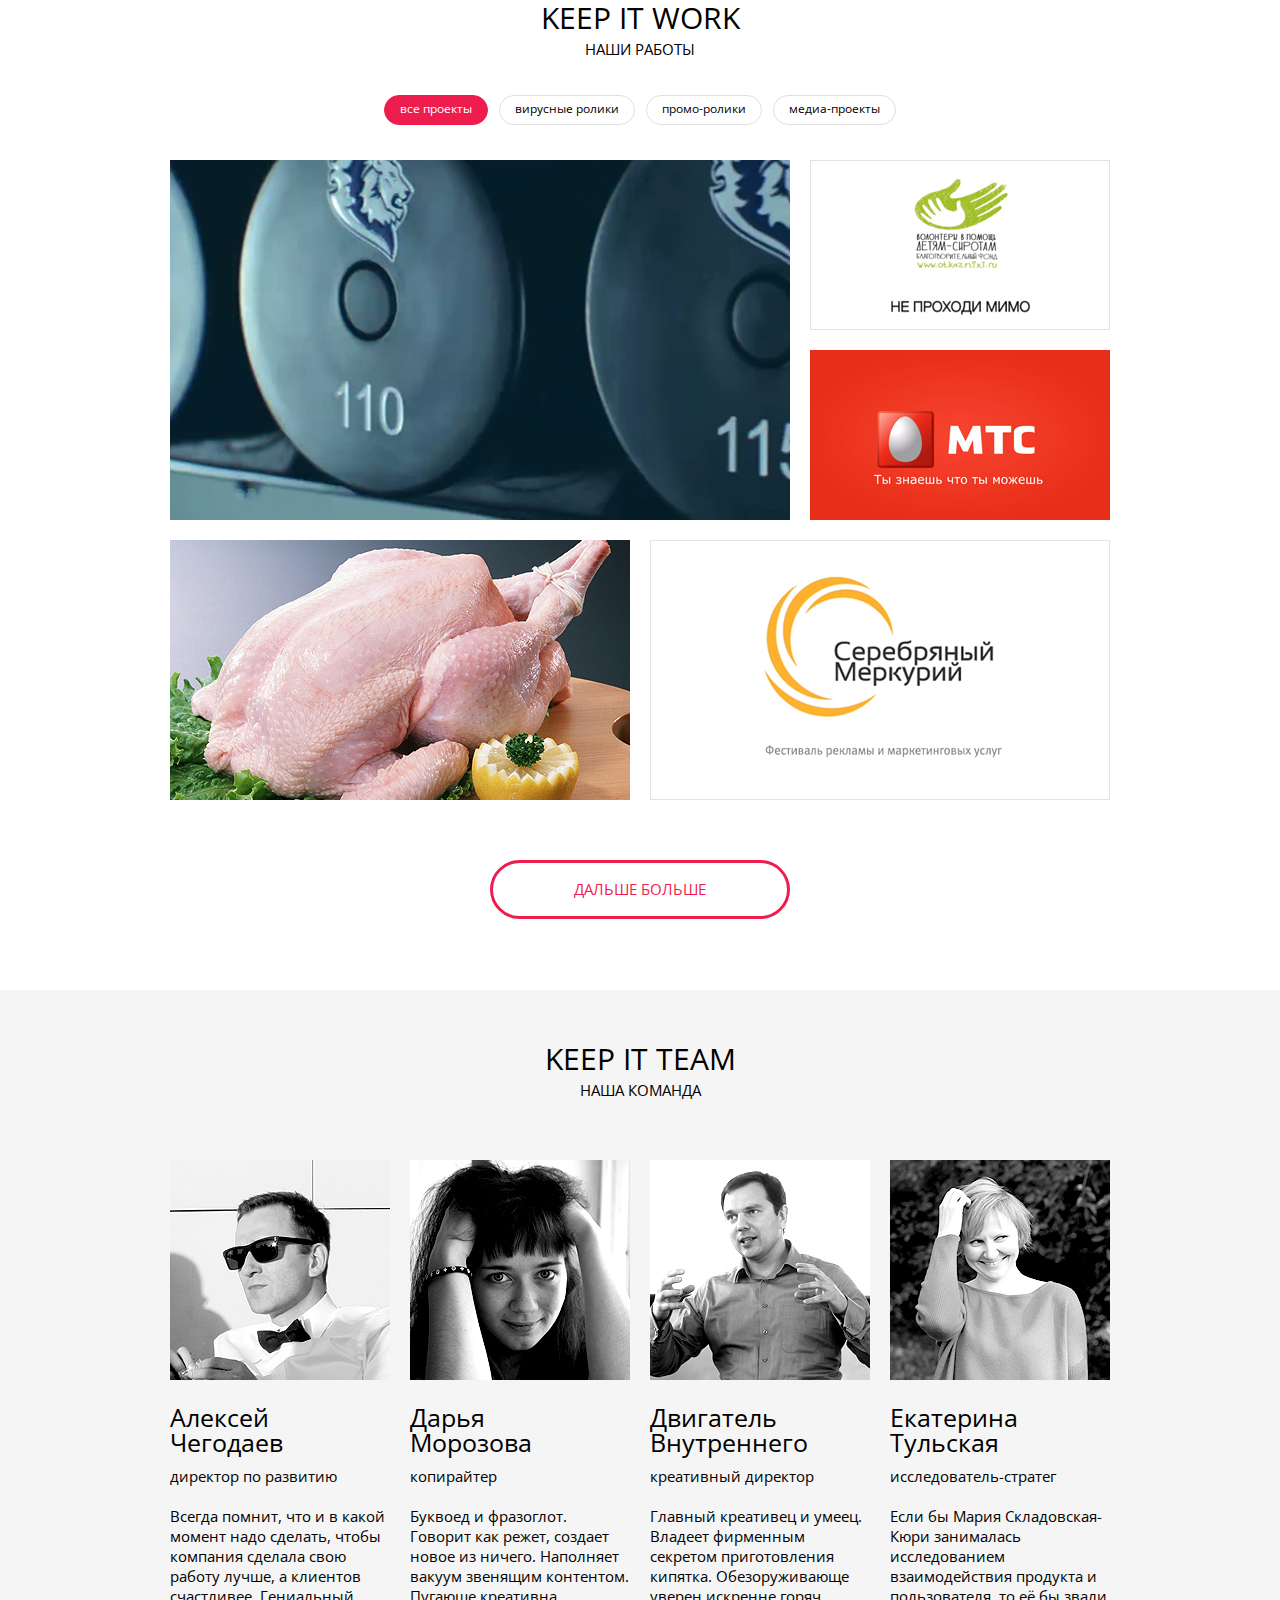
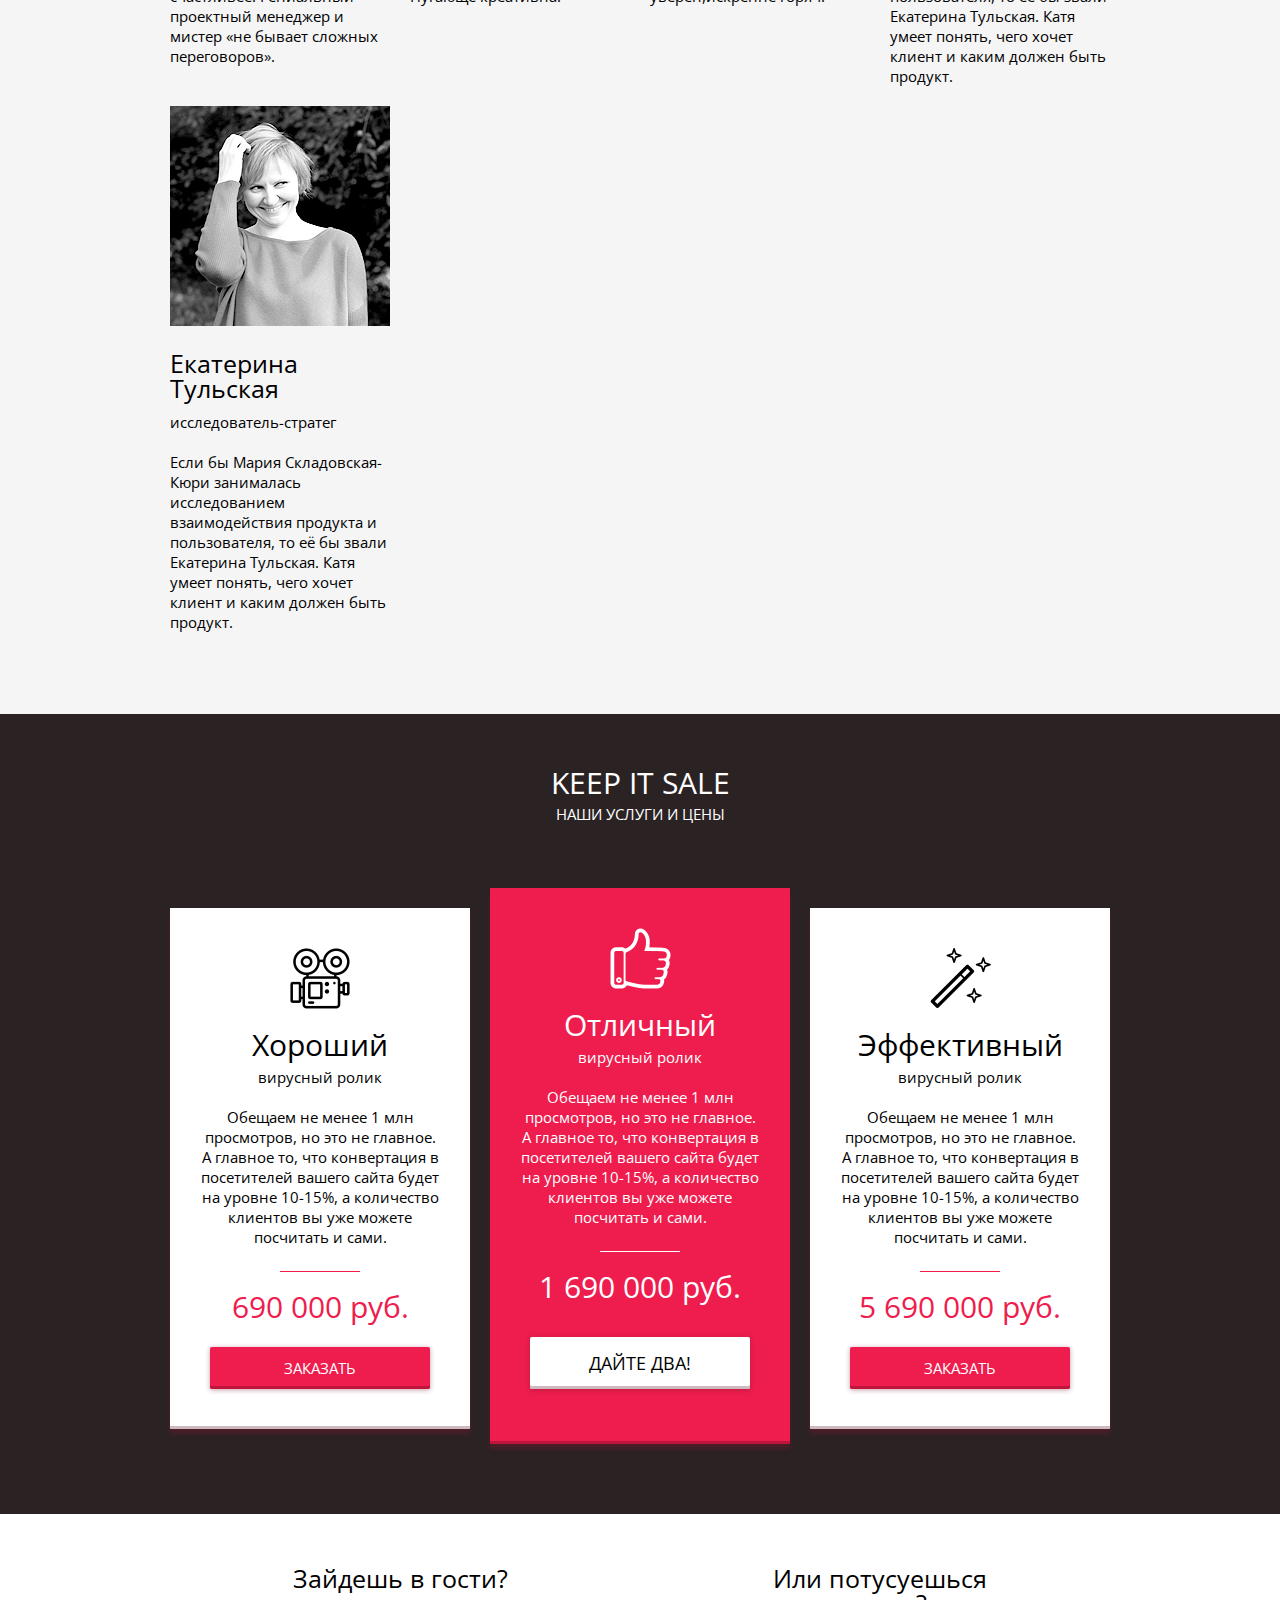
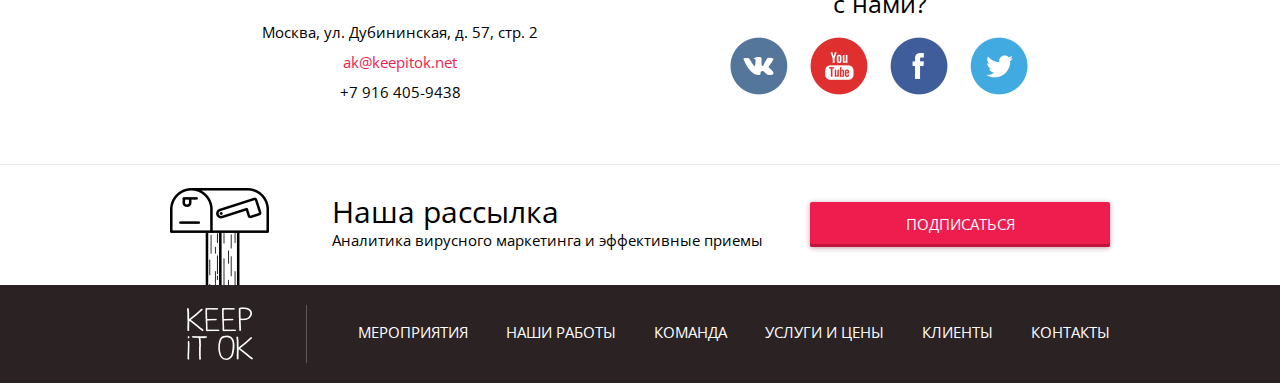
==== commit 02d235f6: "update 05.04.2016" ====
--- a/index.html
+++ b/index.html
@@ -53,25 +53,17 @@
                     <ul>
                         <li style="background-image:url(files/slider-1.jpg)">
                             <div class="slider-inner">
-                                <a href="#"></a>
-                                <div class="slider-title">На каких тренажёрах занимаются Путин и Медведев?</div>
+                                <a href="https://www.youtube.com/embed/zqeMfcMJ6PU" class="slider-play"></a>
+                                <div class="slider-title">Промо-ролик для компании "МФитнес"</div>
                                 <div class="slider-type">вирусные ролики</div>
                             </div>
                         </li>
 
                         <li style="background-image:url(files/slider-2.jpg)">
                             <div class="slider-inner">
-                                <a href="#"></a>
-                                <div class="slider-title">Название промо-ролика</div>
+                                <a href="https://www.youtube.com/embed/wdhKjkt6bX4" class="slider-play"></a>
+                                <div class="slider-title">Рекламный ролик для фестиваля "Серебряный Меркурий"</div>
                                 <div class="slider-type">промо-ролики</div>
-                            </div>
-                        </li>
-
-                        <li style="background-image:url(files/slider-3.jpg)">
-                            <div class="slider-inner">
-                                <a href="#"></a>
-                                <div class="slider-title">Название медиа-проекта</div>
-                                <div class="slider-type">медиа-проекты</div>
                             </div>
                         </li>
                     </ul>
@@ -196,10 +188,46 @@
                             </div>
                         </a>
                     </div>
-                    <div class="portfolio-item portfolio-item-third promo"><a href="windows/project.html" title="Не проходи мимо"><img src="files/portfolio-2.jpg" alt="" /></a></div>
-                    <div class="portfolio-item portfolio-item-third media"><a href="windows/project.html" title="МТС"><img src="files/portfolio-3.jpg" alt="" /></a></div>
-                    <div class="portfolio-item portfolio-item-half promo"><a href="windows/project.html" title="Вирусный ролик про курицу"><img src="files/portfolio-4.jpg" alt="" /></a></div>
-                    <div class="portfolio-item portfolio-item-half media"><a href="windows/project.html" title="Серебряный меркурий"><img src="files/portfolio-5.jpg" alt="" /></a></div>
+                    <div class="portfolio-item portfolio-item-third promo">
+                        <a href="windows/project.html" title="Не проходи мимо">
+                            <div class="portfolio-video">
+                                <div class="portfolio-video-preview"><img src="files/portfolio-2.jpg" alt="" /></div>
+                                <div class="portfolio-video-title">На каких тренажёрах занимаются Путин и Медведев?</div>
+                                <div class="portfolio-video-type">вирусные ролики</div>
+                                <div class="portfolio-video-icon"></div>
+                            </div>
+                        </a>
+                    </div>
+                    <div class="portfolio-item portfolio-item-third media">
+                        <a href="windows/project.html" title="МТС">
+                            <div class="portfolio-video">
+                                <div class="portfolio-video-preview"><img src="files/portfolio-3.jpg" alt="" /></div>
+                                <div class="portfolio-video-title">На каких тренажёрах занимаются Путин и Медведев?</div>
+                                <div class="portfolio-video-type">вирусные ролики</div>
+                                <div class="portfolio-video-icon"></div>
+                            </div>
+                        </a>
+                    </div>
+                    <div class="portfolio-item portfolio-item-half promo">
+                        <a href="windows/project.html" title="Вирусный ролик про курицу">
+                            <div class="portfolio-video">
+                                <div class="portfolio-video-preview"><img src="files/portfolio-4.jpg" alt="" /></div>
+                                <div class="portfolio-video-title">На каких тренажёрах занимаются Путин и Медведев?</div>
+                                <div class="portfolio-video-type">вирусные ролики</div>
+                                <div class="portfolio-video-icon"></div>
+                            </div>
+                        </a>
+                    </div>
+                    <div class="portfolio-item portfolio-item-half media">
+                        <a href="windows/project.html" title="Серебряный меркурий">
+                            <div class="portfolio-video">
+                                <div class="portfolio-video-preview"><img src="files/portfolio-5.jpg" alt="" /></div>
+                                <div class="portfolio-video-title">На каких тренажёрах занимаются Путин и Медведев?</div>
+                                <div class="portfolio-video-type">вирусные ролики</div>
+                                <div class="portfolio-video-icon"></div>
+                            </div>
+                        </a>
+                    </div>
                 </div>
 
                 <div class="portfolio-loading">
@@ -235,6 +263,12 @@
                             <div class="team-item-name">Двигатель<br />Внутреннего</div>
                             <div class="team-item-post">креативный директор</div>
                             <div class="team-item-text">Главный креативец и умеец. Владеет фирменным секретом приготовления кипятка. Обезоруживающе уверен,искренне горяч.</div>
+                        </div>
+                        <div class="team-item">
+                            <div class="team-item-photo"><img src="files/team-4.jpg" alt="" width="220" height="220" /></div>
+                            <div class="team-item-name">Екатерина<br />Тульская</div>
+                            <div class="team-item-post">исследователь-стратег</div>
+                            <div class="team-item-text">Если бы Мария Складовская-Кюри занималась исследованием взаимодействия продукта и пользователя, то её бы звали Екатерина Тульская. Катя умеет понять, чего хочет клиент и каким должен быть продукт.</div>
                         </div>
                         <div class="team-item">
                             <div class="team-item-photo"><img src="files/team-4.jpg" alt="" width="220" height="220" /></div>
--- a/css/styles.css
+++ b/css/styles.css
@@ -33,14 +33,18 @@
 #slider {position:relative; height:600px}
 .slider-content {position:absolute; left:0; top:0; width:100%; height:100%}
 .slider-content ul {position:absolute; left:0; top:0; width:100%; height:100%; margin:0; padding:0; list-style:none}
-.slider-content li {position:absolute; left:0; top:0; width:100%; height:100%; margin:0; padding:0; background-color:#000; background-position:center; background-repeat:no-repeat; background-size:cover}
+.slider-content li {position:absolute; left:0; top:0; width:100%; height:100%; margin:0; padding:0; background-color:#000; background-position:center; background-repeat:no-repeat; background-size:cover; overflow:hidden}
 .slider-content li:first-child {z-index:2}
 .slider-inner {padding:228px 0 0 0; width:500px; height:372px; margin:0 auto; text-align:center; color:#fff; position:relative}
-.slider-inner a {display:block; width:86px; height:86px; border:5px solid #ee1d4e; border-radius:48px; margin:0 auto; position:relative}
-.slider-inner a:hover {background:#ee1d4e}
-.slider-inner a:after {content:""; position:absolute; left:29px; top:23px; display:block; width:0; height:0; border-left:35px solid #fff; border-top:20px solid transparent; border-bottom:20px solid transparent}
+.slider-play {display:block; width:86px; height:86px; border:5px solid #ee1d4e; border-radius:48px; margin:0 auto; position:relative}
+.slider-content li.played .slider-play {display:none}
+.slider-play:hover {background:#ee1d4e}
+.slider-play:after {content:""; position:absolute; left:29px; top:23px; display:block; width:0; height:0; border-left:35px solid #fff; border-top:20px solid transparent; border-bottom:20px solid transparent}
 .slider-title {font-size:30px; line-height:30px; position:absolute; left:0; bottom:137px; width:100%}
+.slider-content li.played .slider-title {display:none}
 .slider-type {position:absolute; left:0; bottom:106px; width:100%}
+.slider-content li.played .slider-type {display:none}
+.slider-content li iframe {position:absolute; z-index:2; left:0; top:0; width:100%; height:100%}
 .slider-ctrl {position:absolute; z-index:3; left:0; bottom:43px; width:100%; text-align:center; font-size:0; line-height:0; letter-spacing:-1px}
 .slider-ctrl a {display:inline-block; vertical-align:middle; width:11px; height:11px; border:2px solid #ee1d4e; border-radius:8px; margin:0 0 0 5px}
 .slider-ctrl a:first-child {margin:0}
@@ -116,16 +120,22 @@
 .portfolio-item img {display:block; width:100%}
 .portfolio-video {width:100%; height:360px; position:relative}
 .portfolio-video-preview {position:absolute; left:0; top:0; width:100%; height:100%; background:#000}
-.portfolio-video-preview img {opacity:.1}
-.portfolio-video-title {position:relative; font-size:40px; line-height:40px; text-align:center; color:#fff; font-weight:600; padding:53px 80px 0 80px}
-.portfolio-video-type {position:relative; line-height:20px; text-align:center; color:#fff; padding:20px 0 0 0}
-.portfolio-video-icon {position:relative; width:190px; margin:36px auto 0 auto; border-top:1px solid #ee1d4e; padding:25px 0 0 0}
+.portfolio-item a:hover .portfolio-video-preview img {opacity:.1}
+.portfolio-video-title {display:none; position:relative; font-size:40px; line-height:40px; text-align:center; color:#fff; font-weight:600; padding:53px 80px 0 80px}
+.portfolio-item a:hover .portfolio-video-title {display:block}
+.portfolio-video-type {display:none; position:relative; line-height:20px; text-align:center; color:#fff; padding:20px 0 0 0}
+.portfolio-item a:hover .portfolio-video-type {display:block}
+.portfolio-video-icon {display:none; position:relative; width:190px; margin:36px auto 0 auto; border-top:1px solid #ee1d4e; padding:25px 0 0 0}
+.portfolio-item a:hover .portfolio-video-icon {display:block}
 .portfolio-video-icon:after {content:""; display:block; width:0; height:0; margin:0 auto; border-left:24px solid #ee1d4e; border-top:14px solid transparent; border-bottom:14px solid transparent}
 .portfolio-item a:hover .portfolio-video-icon:after {border-left-color:#d10737}
 .portfolio-more {padding:60px 0 0 0}
 .portfolio-more a {display:block; margin:0 auto; width:294px; height:53px; line-height:53px; border:3px solid #ee1d4e; border-radius:30px; text-align:center; text-transform:uppercase}
 .portfolio-more a:hover {text-decoration:none; background:#ee1d4e; color:#fff}
-
+.portfolio-item.portfolio-item-half .portfolio-video-title {font-size:25px; line-height:25px; padding:30px 50px 0 50px}
+.portfolio-item.portfolio-item-third .portfolio-video-title {font-size:16px; line-height:16px; padding:20px 20px 0 20px}
+.portfolio-item.portfolio-item-third .portfolio-video-type {padding:10px 0 0 0; font-size:12px}
+.portfolio-item.portfolio-item-third .portfolio-video-icon {margin:16px auto 0 auto; padding:15px 0 0 0}
 .portfolio-loading {display:none; width:960px}
 .portfolio-loading:after {content:"."; display:block; clear:both; visibility:hidden; height:0}
 .portfolio-loading-progress {height:258px; border:1px solid #dfdfdf; background:url(../images/portfolio-loading-progress.gif) no-repeat center}
@@ -134,14 +144,12 @@
 .team-inner {width:940px; margin:0 auto; padding:54px 0 62px 0}
 .team-inner h2 {text-transform:uppercase; text-align:center; font-size:30px; font-weight:normal; line-height:30px; margin:0; padding:0}
 .team-title {text-transform:uppercase; text-align:center; padding:6px 0 0 0}
-.team-list {padding:60px 0 0 0}
-.team-list:after {content:"."; display:block; clear:both; visibility:hidden; height:0}
-.team-item {float:left; width:220px; margin:0 0 0 20px}
-.team-item:first-child {margin:0}
+.team-list {padding:60px 0 0 0; margin:0 0 0 -20px; font-size:0; line-height:0; letter-spacing:-1px}
+.team-item {display:inline-block; vertical-align:top; width:220px; margin:0 0 20px 20px}
 .team-item-photo {line-height:0}
-.team-item-name {font-size:25px; line-height:25px; padding:25px 0 0 0}
-.team-item-post {padding:11px 0 0 0}
-.team-item-text {padding:20px 0 0 0}
+.team-item-name {font-size:25px; line-height:25px; letter-spacing:0; padding:25px 0 0 0}
+.team-item-post {padding:11px 0 0 0; font-size:15px; line-height:20px; letter-spacing:0}
+.team-item-text {padding:20px 0 0 0; font-size:15px; line-height:20px; letter-spacing:0}
 
 #services {background:#2b2224}
 .services-inner {width:940px; margin:0 auto; padding:54px 0 70px 0}
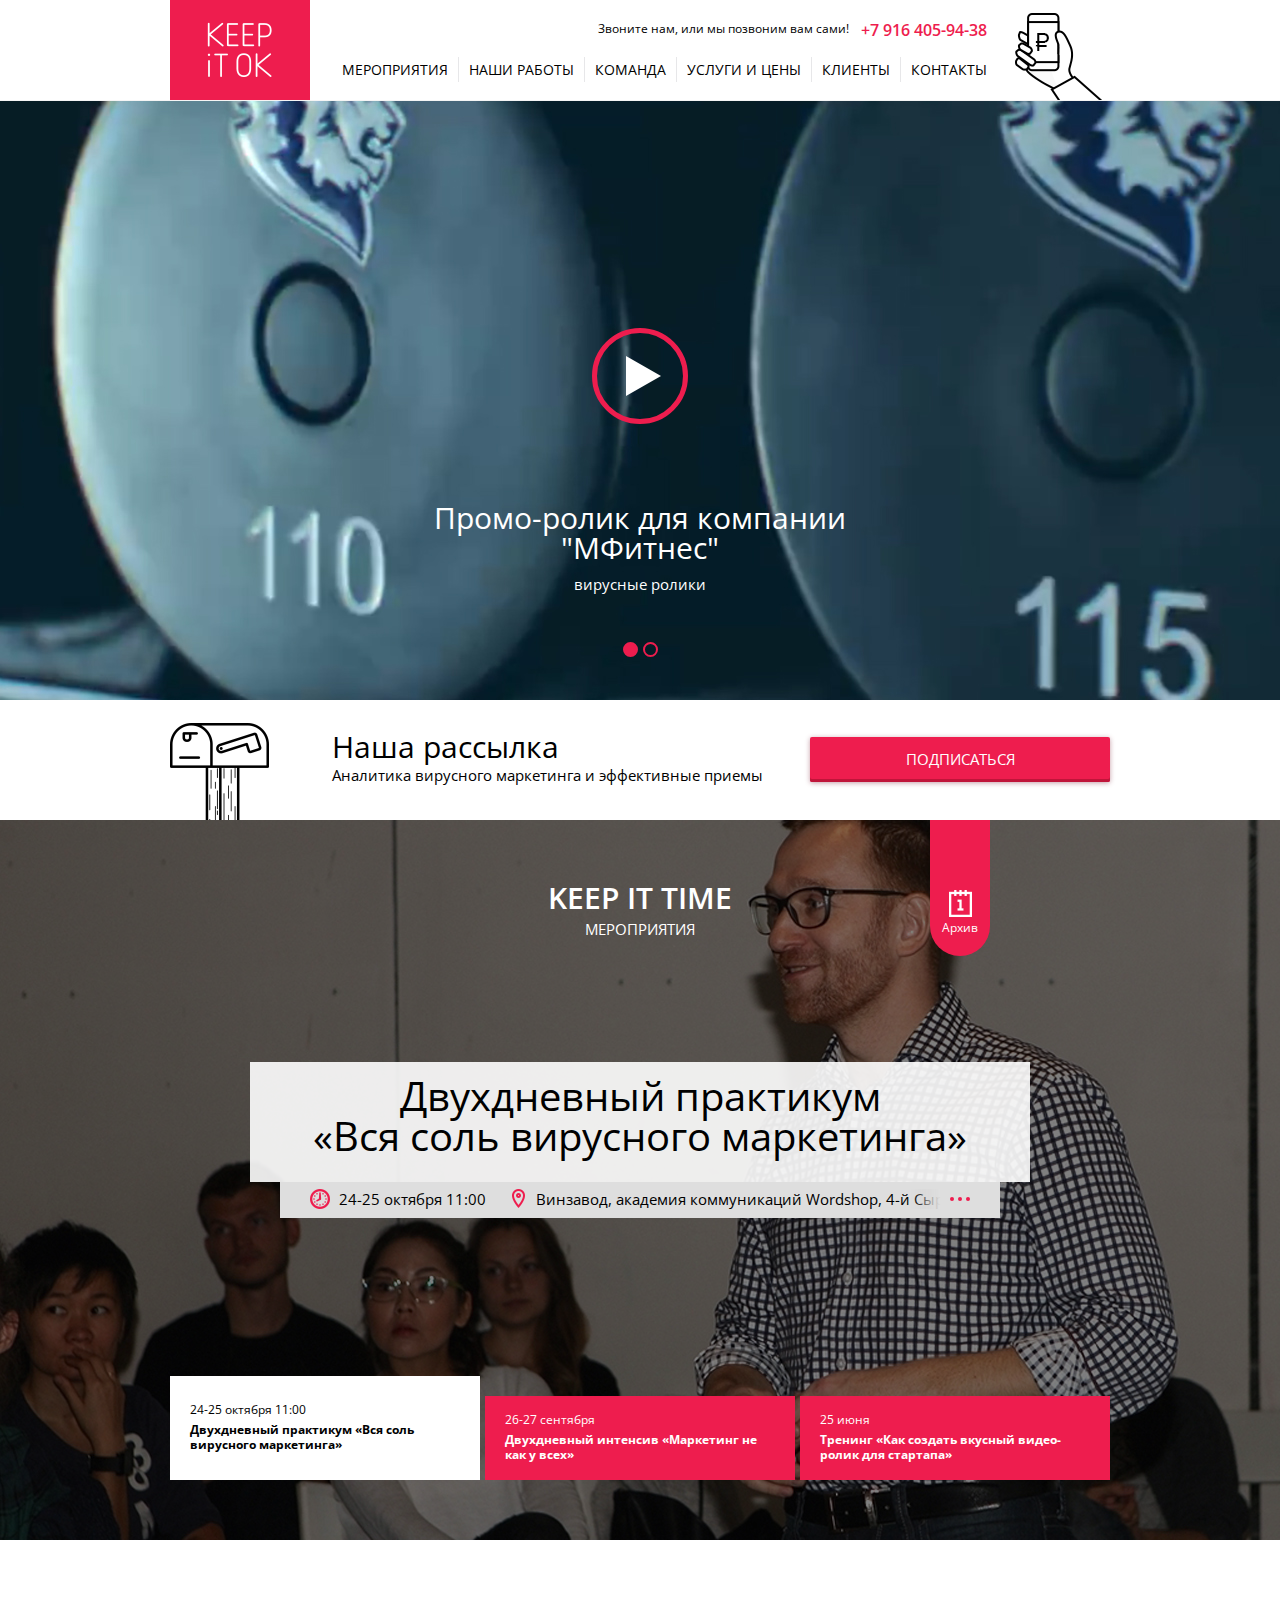
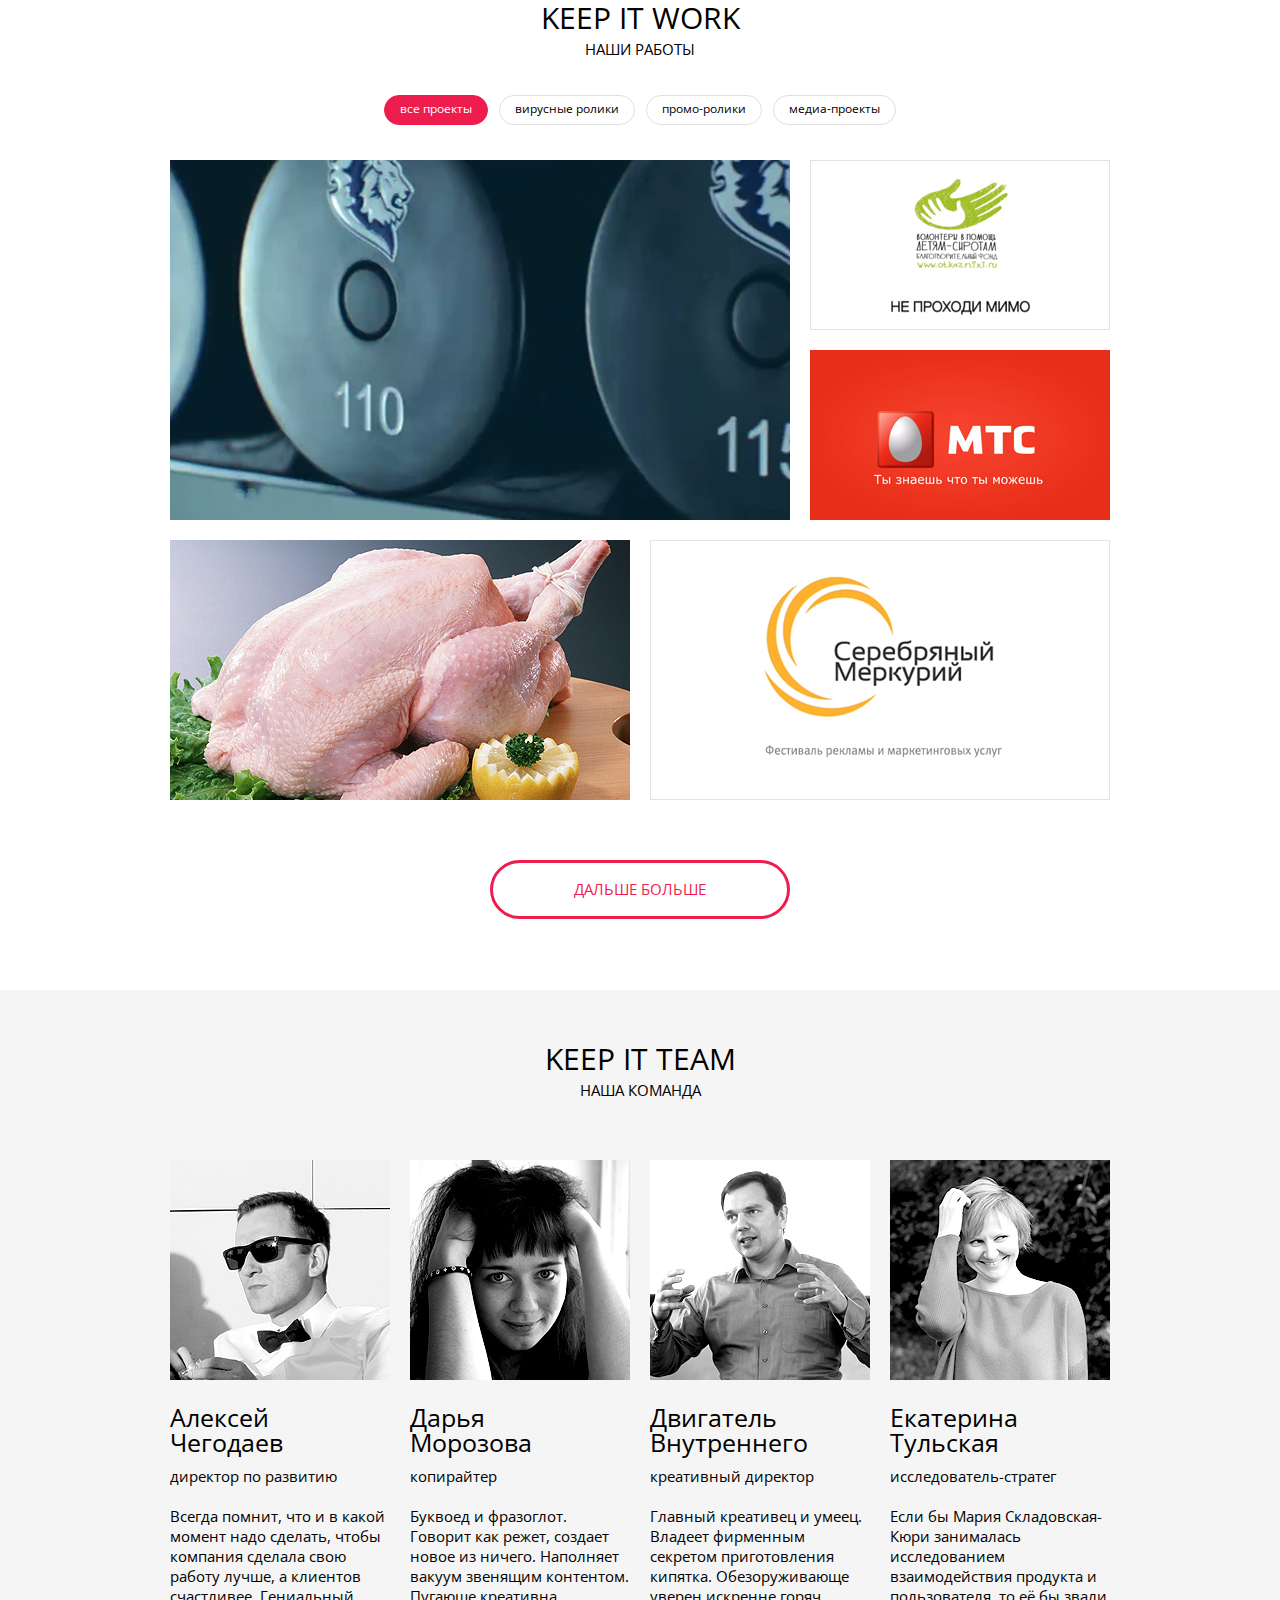
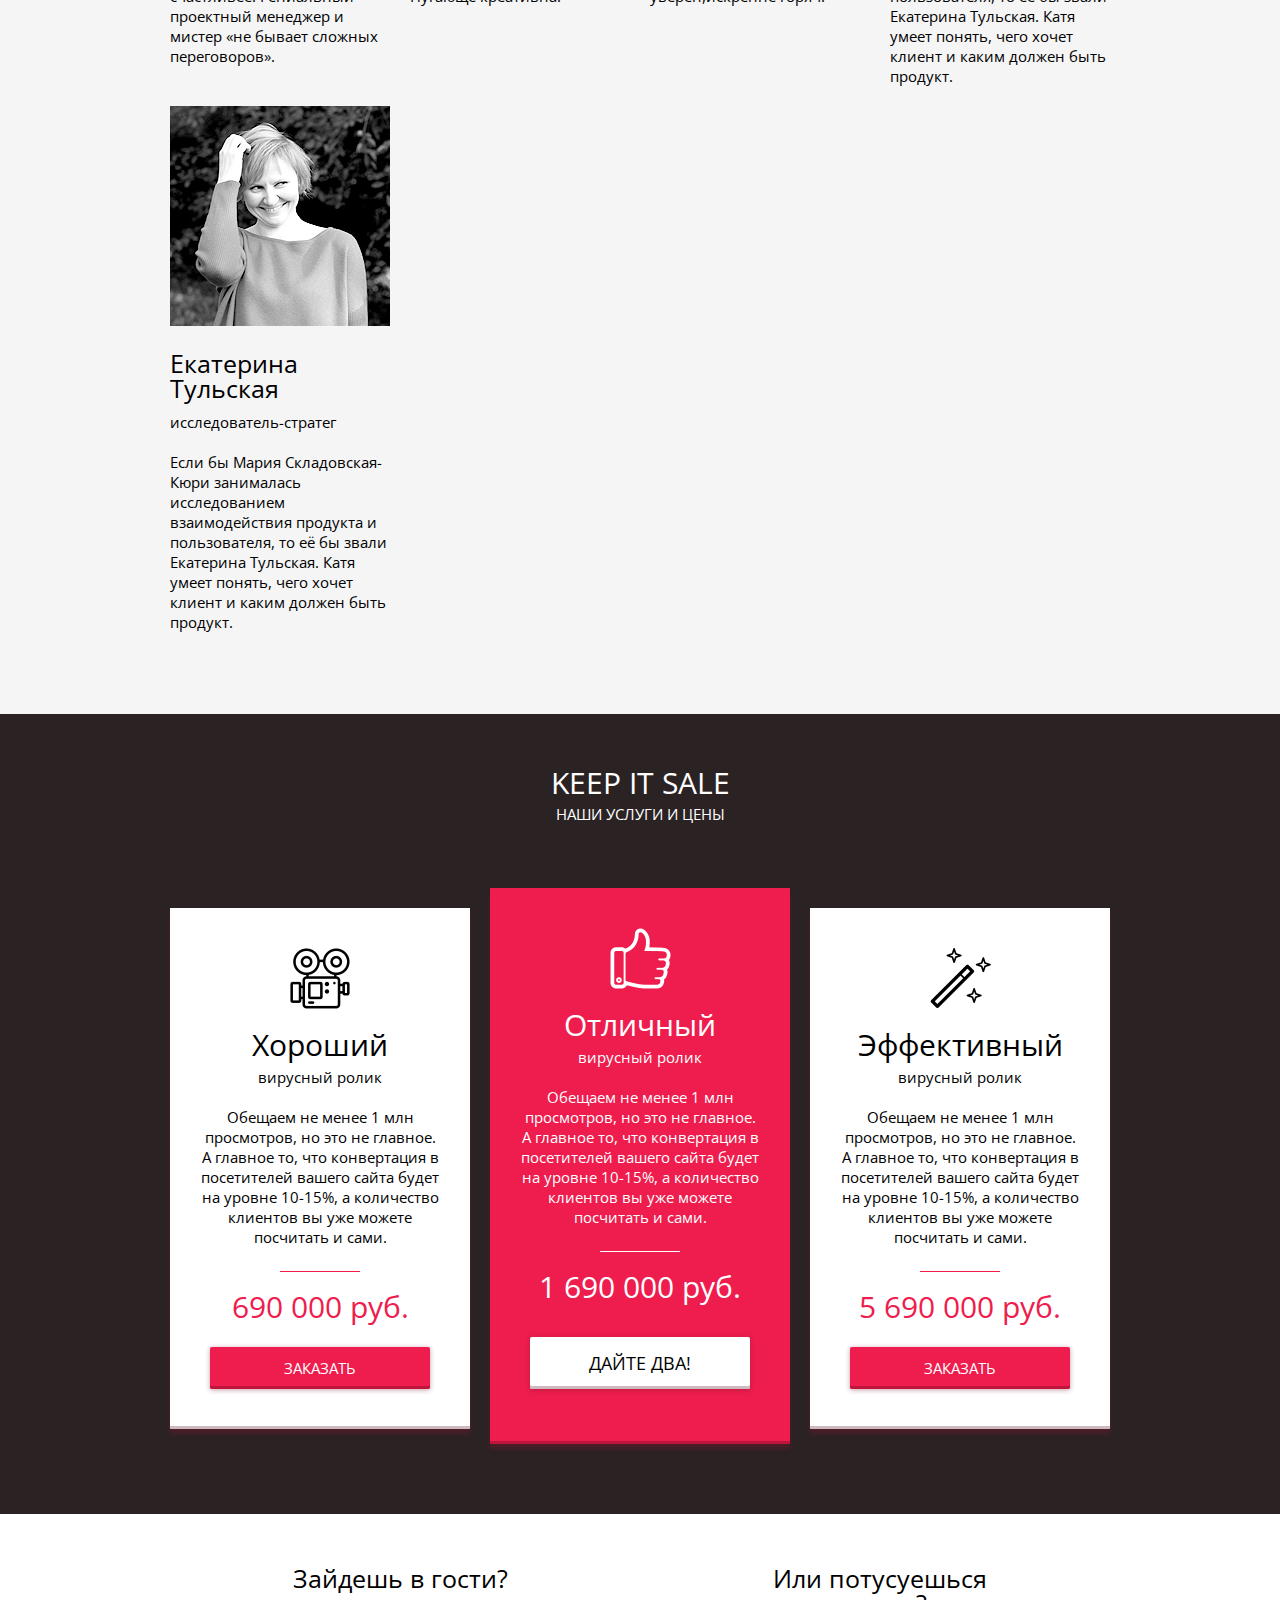
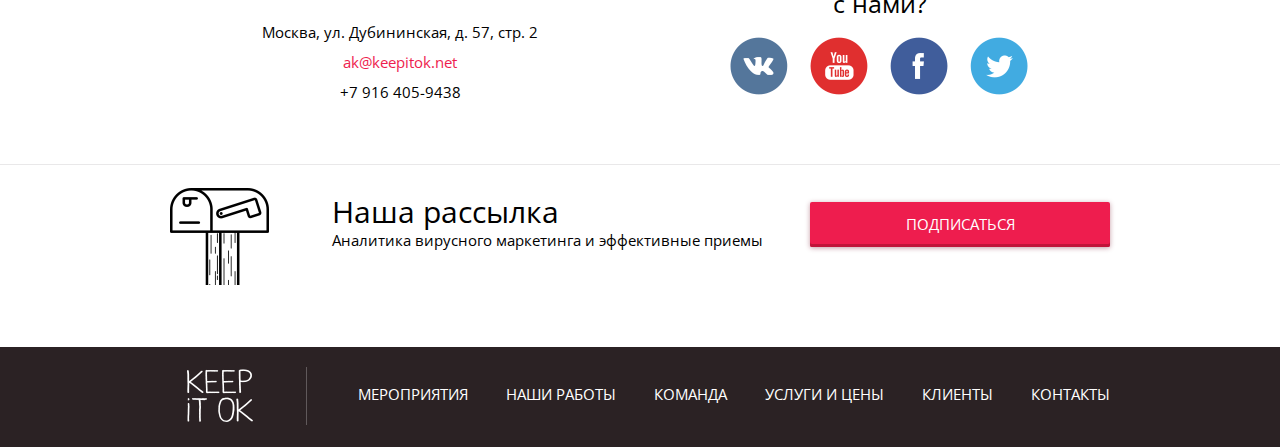
==== commit 261698ce: "update 20.05" ====
--- a/index.html
+++ b/index.html
@@ -7,372 +7,381 @@
         <link rel="stylesheet" href="http://fonts.googleapis.com/css?family=Open+Sans:300,400,600,700&amp;subset=latin,cyrillic" />
         <link rel="stylesheet" href="css/styles.css" />
         <link rel="stylesheet" href="css/jquery.jscrollpane.css" />
+        <link rel="stylesheet" href="js/chosen/chosen.css" />
 
         <script src="js/jquery-2.1.4.min.js"></script>
         <script src="js/jquery.scrollTo-2.1.2.min.js"></script>
         <script src="js/isotope.pkgd.min.js"></script>
         <script src="js/jquery.mousewheel.js"></script>
         <script src="js/jquery.jscrollpane.min.js"></script>
+        <script src="js/jquery.validate.min.js"></script>
+        <script src="js/chosen/chosen.jquery.min.js"></script>
+        <script src="js/jquery.maskedinput.min.js"></script>
         <script src="js/tools.js"></script>
 
         <meta name="viewport" content="width=1000" />
+
+        <link rel="icon" href="favicon.ico" type="image/x-icon" />
+        <link rel="shortcut icon" href="favicon.ico" type="image/x-icon" />
     </head>
 
     <body>
 
         <!-- wrapper -->
         <div class="wrapper">
-
-            <header>
-                <div class="header-inner">
-                    <div class="logo"><a href="#"><img src="images/logo.png" alt="" width="140" height="203" /></a></div>
-
-                    <div class="header-ok"><a href="#"></a></div>
-
-                    <div class="header-phone">
-                        <div class="header-phone-name">Звоните нам, или мы позвоним вам сами!</div>
-                        <div class="header-phone-value">+7 916 405-94-38</div>
-                    </div>
-
-                    <nav>
+            <div class="wrapper-inner">
+
+                <header>
+                    <div class="header-inner">
+                        <div class="logo"><a href="#"><img src="images/logo.png" alt="" /></a></div>
+
+                        <div class="header-ok"><a href="windows/callback.html"></a></div>
+
+                        <div class="header-phone">
+                            <div class="header-phone-name">Звоните нам, или мы позвоним вам сами!</div>
+                            <div class="header-phone-value">+7 916 405-94-38</div>
+                        </div>
+
+                        <nav>
+                            <ul>
+                                <li><a href="#events">Мероприятия</a></li>
+                                <li><a href="#portfolio">Наши работы</a></li>
+                                <li><a href="#team">Команда</a></li>
+                                <li><a href="#services">Услуги и цены</a></li>
+                                <li><a href="#clients">Клиенты</a></li>
+                                <li><a href="#contacts">Контакты</a></li>
+                            </ul>
+                        </nav>
+                    </div>
+                </header>
+
+                <!-- slider -->
+                <section id="slider">
+                    <div class="slider-content">
                         <ul>
-                            <li><a href="#events">Мероприятия</a></li>
-                            <li><a href="#portfolio">Наши работы</a></li>
-                            <li><a href="#team">Команда</a></li>
-                            <li><a href="#services">Услуги и цены</a></li>
-                            <li><a href="#clients">Клиенты</a></li>
-                            <li><a href="#contacts">Контакты</a></li>
+                            <li style="background-image:url(files/slider-1.jpg)">
+                                <div class="slider-inner">
+                                    <a href="https://www.youtube.com/embed/zqeMfcMJ6PU" class="slider-play"></a>
+                                    <div class="slider-title">Промо-ролик для компании "МФитнес"</div>
+                                    <div class="slider-type">вирусные ролики</div>
+                                </div>
+                            </li>
+
+                            <li style="background-image:url(files/slider-2.jpg)">
+                                <div class="slider-inner">
+                                    <a href="https://www.youtube.com/embed/wdhKjkt6bX4" class="slider-play"></a>
+                                    <div class="slider-title">Рекламный ролик для фестиваля "Серебряный Меркурий"</div>
+                                    <div class="slider-type">промо-ролики</div>
+                                </div>
+                            </li>
                         </ul>
-                    </nav>
-                </div>
-            </header>
-
-            <!-- slider -->
-            <section id="slider">
-                <div class="slider-content">
+                    </div>
+                    <div class="slider-ctrl"></div>
+                </section>
+                <!-- slider END -->
+
+                <!-- subscribe -->
+                <section class="subscribe">
+                    <div class="subscribe-icon"></div>
+                    <div class="subscribe-text">
+                        <div class="subscribe-title">Наша рассылка</div>
+                        <div class="subscribe-name">Аналитика вирусного маркетинга и эффективные приемы</div>
+                    </div>
+                    <div class="subscribe-link"><a href="windows/subscribe.html">Подписаться</a></div>
+                </section>
+                <!-- subscribe END -->
+
+                <!-- events -->
+                <section id="events">
+                    <h2>KEEP IT TIME</h2>
+                    <div class="events-title">Мероприятия</div>
+                    <a href="windows/archive.html" class="events-archive">Архив</a>
+                    <div class="events-slider">
+                        <div class="events-item">
+                            <div class="events-item-photo" style="background-image:url(files/events-1.jpg)"></div>
+                            <div class="events-item-content">
+                                <div class="events-item-title">Двухдневный практикум<br />«Вся соль вирусного маркетинга»</div>
+                                <div class="events-item-info">
+                                    <div class="events-item-info-inner">
+                                        <div class="events-item-info-date">24-25 октября 11:00</div>
+                                        <div class="events-item-info-address">
+                                            <div class="events-item-info-address-text">
+                                                <div class="events-item-info-address-text-inner">Винзавод, академия коммуникаций Wordshop, 4-й Сыромятнический пер., 1, стр. 6</div>
+                                                <a href="#" class="events-item-info-address-more"><span></span></a>
+                                            </div>
+                                        </div>
+                                    </div>
+                                </div>
+                            </div>
+                        </div>
+
+                        <div class="events-item">
+                            <div class="events-item-photo" style="background-image:url(files/slider-2.jpg)"></div>
+                            <div class="events-item-content">
+                                <div class="events-item-title">Двухдневный интенсив<br />«Маркетинг не как у всех»</div>
+                                <div class="events-item-info">
+                                    <div class="events-item-info-inner">
+                                        <div class="events-item-info-date">26-27 сентября</div>
+                                        <div class="events-item-info-address">
+                                            <div class="events-item-info-address-text">
+                                                <div class="events-item-info-address-text-inner">Винзавод, академия коммуникаций Wordshop, 4-й Сыромятнический пер., 1, стр. 6</div>
+                                                <a href="#" class="events-item-info-address-more"><span></span></a>
+                                            </div>
+                                        </div>
+                                    </div>
+                                </div>
+                            </div>
+                        </div>
+
+                        <div class="events-item">
+                            <div class="events-item-photo" style="background-image:url(files/slider-3.jpg)"></div>
+                            <div class="events-item-content">
+                                <div class="events-item-title">Тренинг «Как создать вкусный видео-ролик для стартапа»</div>
+                                <div class="events-item-info">
+                                    <div class="events-item-info-inner">
+                                        <div class="events-item-info-date">25 июня</div>
+                                        <div class="events-item-info-address">
+                                            <div class="events-item-info-address-text">
+                                                <div class="events-item-info-address-text-inner">Винзавод, академия коммуникаций Wordshop, 4-й Сыромятнический пер., 1, стр. 6</div>
+                                                <a href="#" class="events-item-info-address-more"><span></span></a>
+                                            </div>
+                                        </div>
+                                    </div>
+                                </div>
+                            </div>
+                        </div>
+                    </div>
+
+                    <div class="events-ctrl">
+                        <a href="#" class="active">
+                            <div class="events-ctrl-date">24-25 октября 11:00</div>
+                            <div class="events-ctrl-name">Двухдневный практикум «Вся соль вирусного маркетинга»</div>
+                        </a>
+
+                        <a href="#">
+                            <div class="events-ctrl-date">26-27 сентября</div>
+                            <div class="events-ctrl-name">Двухдневный интенсив «Маркетинг не как у всех»</div>
+                        </a>
+
+                        <a href="#">
+                            <div class="events-ctrl-date">25 июня</div>
+                            <div class="events-ctrl-name">Тренинг «Как создать вкусный видео-ролик для стартапа»</div>
+                        </a>
+                    </div>
+                </section>
+                <!-- events END -->
+
+                <!-- portfolio -->
+                <section id="portfolio">
+                    <h2>KEEP IT WORK</h2>
+                    <div class="portfolio-title">Наши работы</div>
+
+                    <div class="portfolio-menu">
+                        <ul>
+                            <li class="active"><a href="#" data-filter="*">все проекты</a></li>
+                            <li><a href="#" data-filter=".virus">вирусные ролики</a></li>
+                            <li><a href="#" data-filter=".promo">промо-ролики</a></li>
+                            <li><a href="#" data-filter=".media">медиа-проекты</a></li>
+                        </ul>
+                    </div>
+
+                    <div class="portfolio-list">
+                        <div class="portfolio-item portfolio-item-two-third virus">
+                            <a href="windows/project.html" title="На каких тренажёрах занимаются Путин и Медведев?">
+                                <div class="portfolio-video">
+                                    <div class="portfolio-video-preview"><img src="files/portfolio-1.jpg" alt="" /></div>
+                                    <div class="portfolio-video-title">На каких тренажёрах занимаются Путин и Медведев?</div>
+                                    <div class="portfolio-video-type">вирусные ролики</div>
+                                    <div class="portfolio-video-icon"></div>
+                                </div>
+                            </a>
+                        </div>
+                        <div class="portfolio-item portfolio-item-third promo">
+                            <a href="windows/project.html" title="Не проходи мимо">
+                                <div class="portfolio-video">
+                                    <div class="portfolio-video-preview"><img src="files/portfolio-2.jpg" alt="" /></div>
+                                    <div class="portfolio-video-title">На каких тренажёрах занимаются Путин и Медведев?</div>
+                                    <div class="portfolio-video-type">вирусные ролики</div>
+                                    <div class="portfolio-video-icon"></div>
+                                </div>
+                            </a>
+                        </div>
+                        <div class="portfolio-item portfolio-item-third media">
+                            <a href="windows/project.html" title="МТС">
+                                <div class="portfolio-video">
+                                    <div class="portfolio-video-preview"><img src="files/portfolio-3.jpg" alt="" /></div>
+                                    <div class="portfolio-video-title">На каких тренажёрах занимаются Путин и Медведев?</div>
+                                    <div class="portfolio-video-type">вирусные ролики</div>
+                                    <div class="portfolio-video-icon"></div>
+                                </div>
+                            </a>
+                        </div>
+                        <div class="portfolio-item portfolio-item-half promo">
+                            <a href="windows/project.html" title="Вирусный ролик про курицу">
+                                <div class="portfolio-video">
+                                    <div class="portfolio-video-preview"><img src="files/portfolio-4.jpg" alt="" /></div>
+                                    <div class="portfolio-video-title">На каких тренажёрах занимаются Путин и Медведев?</div>
+                                    <div class="portfolio-video-type">вирусные ролики</div>
+                                    <div class="portfolio-video-icon"></div>
+                                </div>
+                            </a>
+                        </div>
+                        <div class="portfolio-item portfolio-item-half media">
+                            <a href="windows/project.html" title="Серебряный меркурий">
+                                <div class="portfolio-video">
+                                    <div class="portfolio-video-preview"><img src="files/portfolio-5.jpg" alt="" /></div>
+                                    <div class="portfolio-video-title">На каких тренажёрах занимаются Путин и Медведев?</div>
+                                    <div class="portfolio-video-type">вирусные ролики</div>
+                                    <div class="portfolio-video-icon"></div>
+                                </div>
+                            </a>
+                        </div>
+                    </div>
+
+                    <div class="portfolio-loading">
+                        <div class="portfolio-item portfolio-item-half"><div class="portfolio-loading-progress"></div></div>
+                        <div class="portfolio-item portfolio-item-half"><div class="portfolio-loading-progress"></div></div>
+                    </div>
+
+                    <div class="portfolio-more"><a href="windows/portfolio-add.html">ДАльше больше</a></div>
+                </section>
+                <!-- portfolio END -->
+
+                <!-- team -->
+                <section id="team">
+                    <div class="team-inner">
+                        <h2>KEEP IT TEAM</h2>
+                        <div class="team-title">Наша команда</div>
+
+                        <div class="team-list">
+                            <div class="team-item">
+                                <div class="team-item-photo"><img src="files/team-1.jpg" alt="" width="220" height="220" /></div>
+                                <div class="team-item-name">Алексей<br />Чегодаев</div>
+                                <div class="team-item-post">директор по развитию</div>
+                                <div class="team-item-text">Всегда помнит, что и в какой момент надо сделать, чтобы компания сделала свою работу лучше, а клиентов счастливее. Гениальный проектный менеджер и мистер «не бывает сложных переговоров».</div>
+                            </div>
+                            <div class="team-item">
+                                <div class="team-item-photo"><img src="files/team-2.jpg" alt="" width="220" height="220" /></div>
+                                <div class="team-item-name">Дарья<br />Морозова</div>
+                                <div class="team-item-post">копирайтер</div>
+                                <div class="team-item-text">Буквоед и фразоглот. Говорит как режет, создает новое из ничего. Наполняет вакуум звенящим контентом. Пугающе креативна.</div>
+                            </div>
+                            <div class="team-item">
+                                <div class="team-item-photo"><img src="files/team-3.jpg" alt="" width="220" height="220" /></div>
+                                <div class="team-item-name">Двигатель<br />Внутреннего</div>
+                                <div class="team-item-post">креативный директор</div>
+                                <div class="team-item-text">Главный креативец и умеец. Владеет фирменным секретом приготовления кипятка. Обезоруживающе уверен,искренне горяч.</div>
+                            </div>
+                            <div class="team-item">
+                                <div class="team-item-photo"><img src="files/team-4.jpg" alt="" width="220" height="220" /></div>
+                                <div class="team-item-name">Екатерина<br />Тульская</div>
+                                <div class="team-item-post">исследователь-стратег</div>
+                                <div class="team-item-text">Если бы Мария Складовская-Кюри занималась исследованием взаимодействия продукта и пользователя, то её бы звали Екатерина Тульская. Катя умеет понять, чего хочет клиент и каким должен быть продукт.</div>
+                            </div>
+                            <div class="team-item">
+                                <div class="team-item-photo"><img src="files/team-4.jpg" alt="" width="220" height="220" /></div>
+                                <div class="team-item-name">Екатерина<br />Тульская</div>
+                                <div class="team-item-post">исследователь-стратег</div>
+                                <div class="team-item-text">Если бы Мария Складовская-Кюри занималась исследованием взаимодействия продукта и пользователя, то её бы звали Екатерина Тульская. Катя умеет понять, чего хочет клиент и каким должен быть продукт.</div>
+                            </div>
+                        </div>
+                    </div>
+                </section>
+                <!-- team END -->
+
+                <!-- services -->
+                <section id="services">
+                    <div class="services-inner">
+                        <h2>KEEP IT SALE</h2>
+                        <div class="services-title">Наши услуги и цены</div>
+
+                        <div class="services-list">
+                            <div class="services-item">
+                                <div class="services-icon"><img src="images/services-icon-1.png" alt="" width="60" height="61" /></div>
+                                <div class="services-item-title-1">Хороший</div>
+                                <div class="services-item-title-2">вирусный ролик</div>
+                                <div class="services-item-text">Обещаем не менее 1 млн просмотров, но это не главное. А главное то, что конвертация в посетителей вашего сайта будет на уровне 10-15%, а количество клиентов вы уже можете посчитать и сами.</div>
+                                <div class="services-item-price">690 000 руб.</div>
+                                <div class="services-item-link"><a href="windows/order.html">заказать</a></div>
+                            </div>
+
+                            <div class="services-item services-item-center">
+                                <div class="services-icon"><img src="images/services-icon-2.png" alt="" width="61" height="61" /></div>
+                                <div class="services-item-title-1">Отличный</div>
+                                <div class="services-item-title-2">вирусный ролик</div>
+                                <div class="services-item-text">Обещаем не менее 1 млн просмотров, но это не главное. А главное то, что конвертация в посетителей вашего сайта будет на уровне 10-15%, а количество клиентов вы уже можете посчитать и сами.</div>
+                                <div class="services-item-price">1 690 000 руб.</div>
+                                <div class="services-item-link"><a href="windows/order.html">дайте два!</a></div>
+                            </div>
+
+                            <div class="services-item">
+                                <div class="services-icon"><img src="images/services-icon-3.png" alt="" width="61" height="60" /></div>
+                                <div class="services-item-title-1">Эффективный</div>
+                                <div class="services-item-title-2">вирусный ролик</div>
+                                <div class="services-item-text">Обещаем не менее 1 млн просмотров, но это не главное. А главное то, что конвертация в посетителей вашего сайта будет на уровне 10-15%, а количество клиентов вы уже можете посчитать и сами.</div>
+                                <div class="services-item-price">5 690 000 руб.</div>
+                                <div class="services-item-link"><a href="windows/order.html">заказать</a></div>
+                            </div>
+                        </div>
+                    </div>
+                </section>
+                <!-- services END -->
+
+                <!-- contacts -->
+                <section id="contacts">
+                    <div class="contacts-inner">
+                        <div class="contacts-content">
+                            <div class="contacts-title">Зайдешь в гости?</div>
+                            <div class="contacts-text">
+                                <p>Москва, ул. Дубининская, д. 57, стр. 2</p>
+                                <p><a href="#">ak@keepitok.net</a></p>
+                                <p>+7 916 405-9438</p>
+                            </div>
+                        </div>
+
+                        <div class="contacts-social">
+                            <div class="contacts-title">Или потусуешься<br />с нами?</div>
+                            <div class="contacts-social-links">
+                                <a href="#" class="contacts-social-vk"></a>
+                                <a href="#" class="contacts-social-yt"></a>
+                                <a href="#" class="contacts-social-fb"></a>
+                                <a href="#" class="contacts-social-tw"></a>
+                            </div>
+                        </div>
+                    </div>
+                </section>
+                <!-- contacts END -->
+
+                <!-- subscribe -->
+                <section class="subscribe">
+                    <div class="subscribe-icon"></div>
+                    <div class="subscribe-text">
+                        <div class="subscribe-title">Наша рассылка</div>
+                        <div class="subscribe-name">Аналитика вирусного маркетинга и эффективные приемы</div>
+                    </div>
+                    <div class="subscribe-link"><a href="windows/subscribe.html">Подписаться</a></div>
+                </section>
+                <!-- subscribe END -->
+
+            </div>
+        </div>
+        <!-- wrapper END -->
+
+        <footer>
+            <div class="footer-inner">
+                <div class="footer-logo"><a href="#"><img src="images/footer-logo.png" alt="" width="66" height="53" /></a></div>
+                <div class="footer-menu">
                     <ul>
-                        <li style="background-image:url(files/slider-1.jpg)">
-                            <div class="slider-inner">
-                                <a href="https://www.youtube.com/embed/zqeMfcMJ6PU" class="slider-play"></a>
-                                <div class="slider-title">Промо-ролик для компании "МФитнес"</div>
-                                <div class="slider-type">вирусные ролики</div>
-                            </div>
-                        </li>
-
-                        <li style="background-image:url(files/slider-2.jpg)">
-                            <div class="slider-inner">
-                                <a href="https://www.youtube.com/embed/wdhKjkt6bX4" class="slider-play"></a>
-                                <div class="slider-title">Рекламный ролик для фестиваля "Серебряный Меркурий"</div>
-                                <div class="slider-type">промо-ролики</div>
-                            </div>
-                        </li>
+                        <li><a href="#events">Мероприятия</a></li>
+                        <li><a href="#portfolio">Наши работы</a></li>
+                        <li><a href="#team">Команда</a></li>
+                        <li><a href="#services">Услуги и цены</a></li>
+                        <li><a href="#clients">Клиенты</a></li>
+                        <li><a href="#contacts">Контакты</a></li>
                     </ul>
                 </div>
-                <div class="slider-ctrl"></div>
-            </section>
-            <!-- slider END -->
-
-            <!-- subscribe -->
-            <section class="subscribe">
-                <div class="subscribe-icon"></div>
-                <div class="subscribe-text">
-                    <div class="subscribe-title">Наша рассылка</div>
-                    <div class="subscribe-name">Аналитика вирусного маркетинга и эффективные приемы</div>
-                </div>
-                <div class="subscribe-link"><a href="#">Подписаться</a></div>
-            </section>
-            <!-- subscribe END -->
-
-            <!-- events -->
-            <section id="events">
-                <h2>KEEP IT TIME</h2>
-                <div class="events-title">Мероприятия</div>
-                <a href="#" class="events-archive">Архив</a>
-                <div class="events-slider">
-                    <div class="events-item">
-                        <div class="events-item-photo" style="background-image:url(files/events-1.jpg)"></div>
-                        <div class="events-item-content">
-                            <div class="events-item-title">Двухдневный практикум<br />«Вся соль вирусного маркетинга»</div>
-                            <div class="events-item-info">
-                                <div class="events-item-info-inner">
-                                    <div class="events-item-info-date">24-25 октября 11:00</div>
-                                    <div class="events-item-info-address">
-                                        <div class="events-item-info-address-text">
-                                            <div class="events-item-info-address-text-inner">Винзавод, академия коммуникаций Wordshop, 4-й Сыромятнический пер., 1, стр. 6</div>
-                                            <a href="#" class="events-item-info-address-more"><span></span></a>
-                                        </div>
-                                    </div>
-                                </div>
-                            </div>
-                        </div>
-                    </div>
-
-                    <div class="events-item">
-                        <div class="events-item-photo" style="background-image:url(files/slider-2.jpg)"></div>
-                        <div class="events-item-content">
-                            <div class="events-item-title">Двухдневный интенсив<br />«Маркетинг не как у всех»</div>
-                            <div class="events-item-info">
-                                <div class="events-item-info-inner">
-                                    <div class="events-item-info-date">26-27 сентября</div>
-                                    <div class="events-item-info-address">
-                                        <div class="events-item-info-address-text">
-                                            <div class="events-item-info-address-text-inner">Винзавод, академия коммуникаций Wordshop, 4-й Сыромятнический пер., 1, стр. 6</div>
-                                            <a href="#" class="events-item-info-address-more"><span></span></a>
-                                        </div>
-                                    </div>
-                                </div>
-                            </div>
-                        </div>
-                    </div>
-
-                    <div class="events-item">
-                        <div class="events-item-photo" style="background-image:url(files/slider-3.jpg)"></div>
-                        <div class="events-item-content">
-                            <div class="events-item-title">Тренинг «Как создать вкусный видео-ролик для стартапа»</div>
-                            <div class="events-item-info">
-                                <div class="events-item-info-inner">
-                                    <div class="events-item-info-date">25 июня</div>
-                                    <div class="events-item-info-address">
-                                        <div class="events-item-info-address-text">
-                                            <div class="events-item-info-address-text-inner">Винзавод, академия коммуникаций Wordshop, 4-й Сыромятнический пер., 1, стр. 6</div>
-                                            <a href="#" class="events-item-info-address-more"><span></span></a>
-                                        </div>
-                                    </div>
-                                </div>
-                            </div>
-                        </div>
-                    </div>
-                </div>
-
-                <div class="events-ctrl">
-                    <a href="#" class="active">
-                        <div class="events-ctrl-date">24-25 октября 11:00</div>
-                        <div class="events-ctrl-name">Двухдневный практикум «Вся соль вирусного маркетинга»</div>
-                    </a>
-
-                    <a href="#">
-                        <div class="events-ctrl-date">26-27 сентября</div>
-                        <div class="events-ctrl-name">Двухдневный интенсив «Маркетинг не как у всех»</div>
-                    </a>
-
-                    <a href="#">
-                        <div class="events-ctrl-date">25 июня</div>
-                        <div class="events-ctrl-name">Тренинг «Как создать вкусный видео-ролик для стартапа»</div>
-                    </a>
-                </div>
-            </section>
-            <!-- events END -->
-
-            <!-- portfolio -->
-            <section id="portfolio">
-                <h2>KEEP IT WORK</h2>
-                <div class="portfolio-title">Наши работы</div>
-
-                <div class="portfolio-menu">
-                    <ul>
-                        <li class="active"><a href="#" data-filter="*">все проекты</a></li>
-                        <li><a href="#" data-filter=".virus">вирусные ролики</a></li>
-                        <li><a href="#" data-filter=".promo">промо-ролики</a></li>
-                        <li><a href="#" data-filter=".media">медиа-проекты</a></li>
-                    </ul>
-                </div>
-
-                <div class="portfolio-list">
-                    <div class="portfolio-item portfolio-item-two-third virus">
-                        <a href="windows/project.html" title="На каких тренажёрах занимаются Путин и Медведев?">
-                            <div class="portfolio-video">
-                                <div class="portfolio-video-preview"><img src="files/portfolio-1.jpg" alt="" /></div>
-                                <div class="portfolio-video-title">На каких тренажёрах занимаются Путин и Медведев?</div>
-                                <div class="portfolio-video-type">вирусные ролики</div>
-                                <div class="portfolio-video-icon"></div>
-                            </div>
-                        </a>
-                    </div>
-                    <div class="portfolio-item portfolio-item-third promo">
-                        <a href="windows/project.html" title="Не проходи мимо">
-                            <div class="portfolio-video">
-                                <div class="portfolio-video-preview"><img src="files/portfolio-2.jpg" alt="" /></div>
-                                <div class="portfolio-video-title">На каких тренажёрах занимаются Путин и Медведев?</div>
-                                <div class="portfolio-video-type">вирусные ролики</div>
-                                <div class="portfolio-video-icon"></div>
-                            </div>
-                        </a>
-                    </div>
-                    <div class="portfolio-item portfolio-item-third media">
-                        <a href="windows/project.html" title="МТС">
-                            <div class="portfolio-video">
-                                <div class="portfolio-video-preview"><img src="files/portfolio-3.jpg" alt="" /></div>
-                                <div class="portfolio-video-title">На каких тренажёрах занимаются Путин и Медведев?</div>
-                                <div class="portfolio-video-type">вирусные ролики</div>
-                                <div class="portfolio-video-icon"></div>
-                            </div>
-                        </a>
-                    </div>
-                    <div class="portfolio-item portfolio-item-half promo">
-                        <a href="windows/project.html" title="Вирусный ролик про курицу">
-                            <div class="portfolio-video">
-                                <div class="portfolio-video-preview"><img src="files/portfolio-4.jpg" alt="" /></div>
-                                <div class="portfolio-video-title">На каких тренажёрах занимаются Путин и Медведев?</div>
-                                <div class="portfolio-video-type">вирусные ролики</div>
-                                <div class="portfolio-video-icon"></div>
-                            </div>
-                        </a>
-                    </div>
-                    <div class="portfolio-item portfolio-item-half media">
-                        <a href="windows/project.html" title="Серебряный меркурий">
-                            <div class="portfolio-video">
-                                <div class="portfolio-video-preview"><img src="files/portfolio-5.jpg" alt="" /></div>
-                                <div class="portfolio-video-title">На каких тренажёрах занимаются Путин и Медведев?</div>
-                                <div class="portfolio-video-type">вирусные ролики</div>
-                                <div class="portfolio-video-icon"></div>
-                            </div>
-                        </a>
-                    </div>
-                </div>
-
-                <div class="portfolio-loading">
-                    <div class="portfolio-item portfolio-item-half"><div class="portfolio-loading-progress"></div></div>
-                    <div class="portfolio-item portfolio-item-half"><div class="portfolio-loading-progress"></div></div>
-                </div>
-
-                <div class="portfolio-more"><a href="windows/portfolio-add.html">ДАльше больше</a></div>
-            </section>
-            <!-- portfolio END -->
-
-            <!-- team -->
-            <section id="team">
-                <div class="team-inner">
-                    <h2>KEEP IT TEAM</h2>
-                    <div class="team-title">Наша команда</div>
-
-                    <div class="team-list">
-                        <div class="team-item">
-                            <div class="team-item-photo"><img src="files/team-1.jpg" alt="" width="220" height="220" /></div>
-                            <div class="team-item-name">Алексей<br />Чегодаев</div>
-                            <div class="team-item-post">директор по развитию</div>
-                            <div class="team-item-text">Всегда помнит, что и в какой момент надо сделать, чтобы компания сделала свою работу лучше, а клиентов счастливее. Гениальный проектный менеджер и мистер «не бывает сложных переговоров».</div>
-                        </div>
-                        <div class="team-item">
-                            <div class="team-item-photo"><img src="files/team-2.jpg" alt="" width="220" height="220" /></div>
-                            <div class="team-item-name">Дарья<br />Морозова</div>
-                            <div class="team-item-post">копирайтер</div>
-                            <div class="team-item-text">Буквоед и фразоглот. Говорит как режет, создает новое из ничего. Наполняет вакуум звенящим контентом. Пугающе креативна.</div>
-                        </div>
-                        <div class="team-item">
-                            <div class="team-item-photo"><img src="files/team-3.jpg" alt="" width="220" height="220" /></div>
-                            <div class="team-item-name">Двигатель<br />Внутреннего</div>
-                            <div class="team-item-post">креативный директор</div>
-                            <div class="team-item-text">Главный креативец и умеец. Владеет фирменным секретом приготовления кипятка. Обезоруживающе уверен,искренне горяч.</div>
-                        </div>
-                        <div class="team-item">
-                            <div class="team-item-photo"><img src="files/team-4.jpg" alt="" width="220" height="220" /></div>
-                            <div class="team-item-name">Екатерина<br />Тульская</div>
-                            <div class="team-item-post">исследователь-стратег</div>
-                            <div class="team-item-text">Если бы Мария Складовская-Кюри занималась исследованием взаимодействия продукта и пользователя, то её бы звали Екатерина Тульская. Катя умеет понять, чего хочет клиент и каким должен быть продукт.</div>
-                        </div>
-                        <div class="team-item">
-                            <div class="team-item-photo"><img src="files/team-4.jpg" alt="" width="220" height="220" /></div>
-                            <div class="team-item-name">Екатерина<br />Тульская</div>
-                            <div class="team-item-post">исследователь-стратег</div>
-                            <div class="team-item-text">Если бы Мария Складовская-Кюри занималась исследованием взаимодействия продукта и пользователя, то её бы звали Екатерина Тульская. Катя умеет понять, чего хочет клиент и каким должен быть продукт.</div>
-                        </div>
-                    </div>
-                </div>
-            </section>
-            <!-- team END -->
-
-            <!-- services -->
-            <section id="services">
-                <div class="services-inner">
-                    <h2>KEEP IT SALE</h2>
-                    <div class="services-title">Наши услуги и цены</div>
-
-                    <div class="services-list">
-                        <div class="services-item">
-                            <div class="services-icon"><img src="images/services-icon-1.png" alt="" width="60" height="61" /></div>
-                            <div class="services-item-title-1">Хороший</div>
-                            <div class="services-item-title-2">вирусный ролик</div>
-                            <div class="services-item-text">Обещаем не менее 1 млн просмотров, но это не главное. А главное то, что конвертация в посетителей вашего сайта будет на уровне 10-15%, а количество клиентов вы уже можете посчитать и сами.</div>
-                            <div class="services-item-price">690 000 руб.</div>
-                            <div class="services-item-link"><a href="#">заказать</a></div>
-                        </div>
-
-                        <div class="services-item services-item-center">
-                            <div class="services-icon"><img src="images/services-icon-2.png" alt="" width="61" height="61" /></div>
-                            <div class="services-item-title-1">Отличный</div>
-                            <div class="services-item-title-2">вирусный ролик</div>
-                            <div class="services-item-text">Обещаем не менее 1 млн просмотров, но это не главное. А главное то, что конвертация в посетителей вашего сайта будет на уровне 10-15%, а количество клиентов вы уже можете посчитать и сами.</div>
-                            <div class="services-item-price">1 690 000 руб.</div>
-                            <div class="services-item-link"><a href="#">дайте два!</a></div>
-                        </div>
-
-                        <div class="services-item">
-                            <div class="services-icon"><img src="images/services-icon-3.png" alt="" width="61" height="60" /></div>
-                            <div class="services-item-title-1">Эффективный</div>
-                            <div class="services-item-title-2">вирусный ролик</div>
-                            <div class="services-item-text">Обещаем не менее 1 млн просмотров, но это не главное. А главное то, что конвертация в посетителей вашего сайта будет на уровне 10-15%, а количество клиентов вы уже можете посчитать и сами.</div>
-                            <div class="services-item-price">5 690 000 руб.</div>
-                            <div class="services-item-link"><a href="#">заказать</a></div>
-                        </div>
-                    </div>
-                </div>
-            </section>
-            <!-- services END -->
-
-            <!-- contacts -->
-            <section id="contacts">
-                <div class="contacts-inner">
-                    <div class="contacts-content">
-                        <div class="contacts-title">Зайдешь в гости?</div>
-                        <div class="contacts-text">
-                            <p>Москва, ул. Дубининская, д. 57, стр. 2</p>
-                            <p><a href="#">ak@keepitok.net</a></p>
-                            <p>+7 916 405-9438</p>
-                        </div>
-                    </div>
-
-                    <div class="contacts-social">
-                        <div class="contacts-title">Или потусуешься<br />с нами?</div>
-                        <div class="contacts-social-links">
-                            <a href="#" class="contacts-social-vk"></a>
-                            <a href="#" class="contacts-social-yt"></a>
-                            <a href="#" class="contacts-social-fb"></a>
-                            <a href="#" class="contacts-social-tw"></a>
-                        </div>
-                    </div>
-                </div>
-            </section>
-            <!-- contacts END -->
-
-            <!-- subscribe -->
-            <section class="subscribe">
-                <div class="subscribe-icon"></div>
-                <div class="subscribe-text">
-                    <div class="subscribe-title">Наша рассылка</div>
-                    <div class="subscribe-name">Аналитика вирусного маркетинга и эффективные приемы</div>
-                </div>
-                <div class="subscribe-link"><a href="#">Подписаться</a></div>
-            </section>
-            <!-- subscribe END -->
-
-            <footer>
-                <div class="footer-inner">
-                    <div class="footer-logo"><a href="#"><img src="images/footer-logo.png" alt="" width="66" height="53" /></a></div>
-                    <div class="footer-menu">
-                        <ul>
-                            <li><a href="#events">Мероприятия</a></li>
-                            <li><a href="#portfolio">Наши работы</a></li>
-                            <li><a href="#team">Команда</a></li>
-                            <li><a href="#services">Услуги и цены</a></li>
-                            <li><a href="#clients">Клиенты</a></li>
-                            <li><a href="#contacts">Контакты</a></li>
-                        </ul>
-                    </div>
-                </div>
-            </footer>
-
-        </div>
-        <!-- wrapper END -->
+            </div>
+        </footer>
 
     </body>
 </html>--- a/css/styles.css
+++ b/css/styles.css
@@ -1,40 +1,147 @@
-html {min-width:1000px}
-
-body {min-width:1000px; margin:0; padding:0; font:15px/20px "Open Sans", arial, helvetica, sans-serif; color:#000; background:#fff}
+html {min-width:1000px; height:100%}
+
+body {min-width:1000px; height:100%; margin:0; padding:0; font:15px/20px "Open Sans", arial, helvetica, sans-serif; color:#777; background:#fff}
 
 a {color:#ee1d4e; outline:none; text-decoration:none}
 a:hover {text-decoration:underline}
 
 img {border:none}
 
-.wrapper {min-width:1000px; width:100%; position:relative; overflow:hidden; padding:100px 0 0 0}
-
-header {position:fixed; left:0; top:0; width:100%; height:100px; z-index:10; background:#fff}
+h1 {font-size:40px; line-height:50px; font-weight:normal; margin:0 0 40px 0; padding:0; color:#000}
+h2 {font-size:30px; line-height:30px; font-weight:normal; margin:70px 0 40px 0; padding:0; color:#000}
+h3 {font-size:20px; line-height:25px; font-weight:bold; margin:40px 0 20px 0; padding:0; color:#000}
+h4 {font-size:15px; line-height:20px; font-weight:bold; margin:40px 0 20px 0; padding:0; color:#000}
+p {margin:20px 0; padding:0}
+ul {margin:20px 0; padding:0; list-style:none}
+ul li {margin:20px 0; padding:0 0 0 30px; position:relative}
+ul li:before {content:""; display:block; width:6px; height:6px; position:absolute; left:10px; top:7px; background:#ee1d4e; border-radius:3px}
+ol {margin:20px 0; padding:0; list-style:none; counter-reset:point}
+ol li {margin:20px 0; padding:0 0 0 30px; position:relative}
+ol li:before {content:counter(point)'.'; counter-increment:point 1; left:7px; position:absolute; top:0; font-weight:bold; color:#ee1d4e}
+blockquote {margin:50px 0 40px 0; padding:0 0 0 37px; border-left:5px solid #ee1d4e; color:#ee1d4e; font-weight:300; font-size:25px; line-height:30px}
+.blockquote-author {font-size:15px; line-height:20px; color:#777; font-weight:normal; padding:40px 0 0 0}
+.blockquote-author-name {font-size:20px; font-weight:bold; color:#000}
+hr {margin:35px 0; padding:0; width:100%; height:2px; background:#ee1d4e; position:relative; overflow:hidden; border:none}
+table {margin:40px 0; border-collapse:collapse; width:100%; border-bottom:3px solid #ee1d4e}
+th {vertical-align:middle; text-align:left; font-weight:normal; font-size:12px; color:#ee1d4e; text-transform:uppercase; padding:8px 0 8px 5px; border-bottom:3px solid #ee1d4e}
+th:first-child {padding-left:0}
+td {vertical-align:middle; border-top:1px solid #e9ecf0; padding:27px 0 32px 5px}
+tr:first-child td {border-top:none}
+td:first-child {padding-left:0}
+
+form {margin:40px 0; padding:0}
+.ajaxForm {position:relative}
+
+.form-error {margin:30px 0; padding:28px 20px 30px 20px; border:1px solid #ffe5e5; background:#fff8f8; text-align:center}
+.form-error-title {text-transform:uppercase; color:#ee1d4e; font-weight:bold}
+.form-error-text {color:#393939}
+
+.form-row {margin:20px 0}
+.form-row:after {content:"."; display:block; clear:both; visibility:hidden; height:0}
+.form-label {float:left; width:140px; padding:8px 0 0 10px}
+.form-label-2 {float:none; width:auto; padding-left:0}
+.form-label span {color:#ee1d4e}
+
+.form-label+.form-field {margin:0 0 0 160px}
+.form-label-2+.form-field {margin:0}
+
+.form-input {position:relative}
+.form-input input,
+.form-input textarea {vertical-align:top; box-sizing:border-box; margin:0; padding:11px 20px 12px 20px; outline:none; width:100%; height:45px; border:1px solid #dde0e5; -webkit-appearance:none; color:#000; font:15px/20px "Open Sans", sans-serif; border-radius:3px}
+.form-input textarea {height:80px; overflow:auto; resize:none}
+.form-input input.error,
+.form-input textarea.error {border-color:#ee1d4e}
+.form-input input::-webkit-input-placeholder {color:#b8b8b8; opacity:1}
+.form-input input::-moz-placeholder {color:#b8b8b8; opacity:1}
+.form-input input:-ms-input-placeholder {color:#b8b8b8; opacity:1}
+.form-input textarea::-webkit-input-placeholder {color:#b8b8b8; opacity:1}
+.form-input textarea::-moz-placeholder {color:#b8b8b8; opacity:1}
+.form-input textarea:-ms-input-placeholder {color:#b8b8b8; opacity:1}
+.form-input label.error {display:block; position:absolute; left:100%; top:2px; margin:0 0 0 33px; white-space:nowrap; color:#fff; padding:0 20px 0 15px; background:#ee1d4e; font-size:15px; line-height:40px}
+.form-input label.error:after {content:""; display:block; width:0; height:0; position:absolute; left:-13px; top:0; border-right:13px solid #ee1d4e; border-top:20px solid transparent; border-bottom:20px solid transparent}
+.form-col:first-child .form-input label.error {left:auto; right:100%; margin:0 33px 0 0; padding:0 15px 0 20px}
+.form-col:first-child .form-input label.error:after {border-left:13px solid #ee1d4e; border-right:none; left:auto; right:-13px}
+
+.form-file {position:relative; width:100%; height:45px; box-sizing:border-box; padding:0 0 0 20px; overflow:hidden; background:#f5f5f5; cursor:pointer; color:#ee1d4e; line-height:45px}
+.form-file span {background:url(../images/dots.png) repeat-x left bottom}
+.form-file:hover span {background:none}
+.form-file input {height:200px; position:absolute; top:0; right:0; opacity:0; cursor:pointer; font-size:200px; background:url(../images/blank.gif); -webkit-appearance:none}
+
+.form-checkboxes {margin:10px 0 10px -20px}
+.form-checkboxes:after {content:"."; display:block; clear:both; visibility:hidden; height:0}
+.form-checkbox {float:left; margin:10px 0 0 20px; cursor:pointer; position:relative; padding:0 0 0 30px}
+.form-checkbox input {display:none}
+.form-checkbox span {display:block; position:absolute; left:0; top:1px; width:19px; height:19px; background:url(../images/checkbox.png)}
+.form-checkbox.checked span {background-position:left -19px}
+.form-checkbox label.error {display:none !important}
+
+.form-radios {margin:10px 0 10px -20px}
+.form-radios:after {content:"."; display:block; clear:both; visibility:hidden; height:0}
+.form-radio {float:left; margin:10px 0 0 20px; cursor:pointer; position:relative; padding:0 0 0 30px}
+.form-radio input {display:none}
+.form-radio span {display:block; position:absolute; left:0; top:1px; width:19px; height:19px; background:url(../images/radio.png)}
+.form-radio.checked span {background-position:left -19px}
+.form-radio label.error {display:none !important}
+
+.form-select select {width:100%}
+
+.form-col {float:left; width:50%; padding:0 0 0 10px; box-sizing:border-box}
+.form-col:first-child {padding:0 10px 0 0}
+
+.form-required {text-align:center}
+.form-required span {color:#ee1d4e}
+
+.form-submit {margin:30px 0 20px 0; position:relative}
+.form-submit input {vertical-align:top; width:100%; height:50px; margin:0; padding:0; outline:none; text-align:center; border:none; background:#ee1d4e; border-radius:3px; -webkit-appearance:none; cursor:pointer; color:#fff; text-transform:uppercase; font:15px/50px "Open Sans", sans-serif; box-shadow:inset 0 -3px 0 rgba(118, 63, 76, .36), 0 1px 5px rgba(120, 25, 48, .43)}
+.form-submit input:hover {background:#d10737}
+
+.message-success {position:absolute; left:-10px; top:-10px; width:100%; height:100%; padding:10px; background:#fff}
+.message-success-text {position:absolute; color:#777; left:0; top:50%; margin-top:-106px; width:100%; text-align:center; background:url(../images/success.png) no-repeat center top; padding:137px 0 0 0}
+.message-success-text span {font-size:20px; line-height:25px; font-weight:bold; color:#000; display:block; padding:0 0 9px 0}
+
+.wrapper {min-width:1000px; width:100%; min-height:100%; position:relative; overflow:hidden}
+.wrapper-inner {padding:101px 0 162px 0; transition:all .5s ease}
+.wrapper.fixed .wrapper-inner {padding-top:50px}
+.page-main .wrapper-inner {padding:0 0 100px 0}
+
+header {position:fixed; left:0; top:0; width:100%; z-index:99; height:100px; border-bottom:1px solid #f5f5f5; color:#000; background:#fff; transition:all .5s ease}
+.wrapper.fixed header {height:50px; border-bottom:none; box-shadow:0 5px 5px rgba(0, 0, 0, .27)}
 .header-inner {width:940px; margin:0 auto}
+.header-inner:after {content:"."; display:block; clear:both; visibility:hidden; height:0}
 
 .logo {float:left; line-height:0}
+.logo img {width:140px; height:100px; transition:all .5s ease}
+.wrapper.fixed .logo img {width:100px; height:60px}
 
 .header-ok {float:right; width:73px; height:77px; padding:10px 0 0 14px; margin:13px 8px 0 0; background:url(../images/header-ok.png)}
 .header-ok a {display:block; width:28px; height:38px; background:url(../images/header-ok-link.png) no-repeat 28px 38px}
 .header-ok a:hover {background-position:left top}
 
+.wrapper.fixed .header-ok {display:none}
+
 .header-phone {float:right; margin:19px 28px 0 0}
+.wrapper.fixed .header-phone {margin:0}
 .header-phone-name {float:left; font-size:12px}
+.wrapper.fixed .header-phone-name {display:none}
 .header-phone-value {float:left; font-size:16px; font-weight:600; color:#ee1d4e; padding:1px 0 0 12px}
+.wrapper.fixed .header-phone-value {font-size:14px; font-weight:bold; padding:0 0 0 15px; line-height:50px; background:url(../images/phone.png) no-repeat left center}
 
 nav {float:right; margin:17px 28px 0 0; text-transform:uppercase; font-size:14px; line-height:25px}
+.wrapper.fixed nav {margin:13px 43px 0 0}
 nav ul {margin:0; padding:0; list-style:none}
 nav li {float:left; margin:0 0 0 10px; padding:0 0 0 10px; border-left:1px solid #e7e7e9}
 nav li:first-child {margin:0; padding:0; border:none}
+nav li:before {display:none}
 nav a {color:#000}
 nav a:hover,
 nav li.active a {color:#ee1d4e; text-decoration:none}
 
-#slider {position:relative; height:600px}
+#slider {position:relative; height:600px; margin-top:-1px}
 .slider-content {position:absolute; left:0; top:0; width:100%; height:100%}
 .slider-content ul {position:absolute; left:0; top:0; width:100%; height:100%; margin:0; padding:0; list-style:none}
 .slider-content li {position:absolute; left:0; top:0; width:100%; height:100%; margin:0; padding:0; background-color:#000; background-position:center; background-repeat:no-repeat; background-size:cover; overflow:hidden}
 .slider-content li:first-child {z-index:2}
+.slider-content li:before {display:none}
 .slider-inner {padding:228px 0 0 0; width:500px; height:372px; margin:0 auto; text-align:center; color:#fff; position:relative}
 .slider-play {display:block; width:86px; height:86px; border:5px solid #ee1d4e; border-radius:48px; margin:0 auto; position:relative}
 .slider-content li.played .slider-play {display:none}
@@ -51,7 +158,7 @@
 .slider-ctrl a:hover {background:#fff; border-color:#fff}
 .slider-ctrl a.active {background:#ee1d4e; cursor:default; border-color:#ee1d4e}
 
-.subscribe {width:940px; margin:0 auto}
+.subscribe {width:940px; margin:0 auto; color:#000}
 .subscribe:after {content:"."; display:block; clear:both; visibility:hidden; height:0}
 .subscribe-icon {float:left; width:99px; height:97px; background:url(../images/subscribe-icon.png); margin:23px 0 0 0}
 .subscribe-text {float:left; margin:0 0 0 63px}
@@ -61,16 +168,19 @@
 .subscribe-link a {display:block; width:300px; height:45px; line-height:45px; color:#fff; text-align:center; text-transform:uppercase; background:#ee1d4e; border-radius:2px; box-shadow:inset 0 -3px 0 #c0153a, 0 1px 5px rgba(120, 25, 48, .43)}
 .subscribe-link a:hover {background:#d10737; box-shadow:inset 0 -3px 0 #a90529, 0 1px 5px rgba(120, 25, 48, .43); text-decoration:none}
 
-#events {height:720px; position:relative}
+#events {height:720px; position:relative; color:#000}
 #events h2 {position:absolute; z-index:3; left:0; top:63px; width:100%; text-transform:uppercase; text-align:center; font-size:30px; font-weight:600; line-height:30px; margin:0; padding:0; color:#fff}
 .events-title {position:absolute; z-index:3; left:0; top:99px; width:100%; text-transform:uppercase; text-align:center; color:#fff}
 .events-archive {position:absolute; z-index:3; display:block; left:50%; top:0; margin-left:290px; width:60px; height:38px; padding:98px 0 0 0; background:#ee1d4e url(../images/events-archive.png) no-repeat center 70px; text-align:center; color:#fff; font-size:12px; border-radius:0 0 30px 30px}
 .events-archive:hover {text-decoration:none; background-color:#d10737}
 .events-slider {position:absolute; left:0; top:0; width:100%; height:100%}
 .events-item {position:absolute; left:0; top:0; width:100%; height:100%; background:#000}
+.window-events-item {position:relative; left:auto; top:auto; width:auto; height:440px; color:#000}
 .events-item:first-child {z-index:2}
 .events-item-photo {position:absolute; left:0; top:0; width:100%; height:100%; background-repeat:no-repeat; background-position:center; background-size:cover; opacity:.5}
+.window-events-item .events-item-photo {opacity:1}
 .events-item-content {position:relative; width:780px; margin:0 auto; padding:242px 0 0 0}
+.window-events-item .events-item-content {padding:140px 0 0 0}
 .events-item-title {font-size:40px; line-height:40px; text-align:center; background:rgba(255, 255, 255, .9); padding:14px 0 26px 0}
 .events-item-info {width:660px; margin:0 auto; background:#dedede; padding:7px 30px 9px 30px}
 .events-item-info-inner:after {content:"."; display:block; clear:both; visibility:hidden; height:0}
@@ -98,7 +208,7 @@
 .events-ctrl-date {padding:16px 0 0 0}
 .events-ctrl-name {font-weight:bold; padding:5px 0 0 0}
 
-#portfolio {width:940px; margin:0 auto; padding:63px 0 71px 0}
+#portfolio {width:940px; margin:0 auto; padding:63px 0 71px 0; color:#000}
 #portfolio h2 {text-transform:uppercase; text-align:center; font-size:30px; font-weight:normal; line-height:30px; margin:0; padding:0}
 .portfolio-title {text-transform:uppercase; text-align:center; padding:6px 0 0 0}
 .portfolio-menu {text-align:center; padding:36px 0 15px 0}
@@ -108,6 +218,7 @@
 .portfolio-menu ul li a {display:block; padding:0 15px; height:28px; font-size:12px; line-height:25px; color:#000; border:1px solid #dfdfdf; border-radius:15px}
 .portfolio-menu ul li a:hover {border-color:#fabbca; text-decoration:none}
 .portfolio-menu ul li.active a {background:#ee1d4e; color:#fff; border-color:#ee1d4e}
+.portfolio-menu ul li:before {display:none}
 
 .portfolio-list {position:relative; width:960px}
 .portfolio-list:after {content:"."; display:block; clear:both; visibility:hidden; height:0}
@@ -140,7 +251,7 @@
 .portfolio-loading:after {content:"."; display:block; clear:both; visibility:hidden; height:0}
 .portfolio-loading-progress {height:258px; border:1px solid #dfdfdf; background:url(../images/portfolio-loading-progress.gif) no-repeat center}
 
-#team {background:#f5f5f5}
+#team {background:#f5f5f5; color:#000}
 .team-inner {width:940px; margin:0 auto; padding:54px 0 62px 0}
 .team-inner h2 {text-transform:uppercase; text-align:center; font-size:30px; font-weight:normal; line-height:30px; margin:0; padding:0}
 .team-title {text-transform:uppercase; text-align:center; padding:6px 0 0 0}
@@ -151,7 +262,7 @@
 .team-item-post {padding:11px 0 0 0; font-size:15px; line-height:20px; letter-spacing:0}
 .team-item-text {padding:20px 0 0 0; font-size:15px; line-height:20px; letter-spacing:0}
 
-#services {background:#2b2224}
+#services {background:#2b2224; color:#000}
 .services-inner {width:940px; margin:0 auto; padding:54px 0 70px 0}
 .services-inner h2 {text-transform:uppercase; text-align:center; color:#fff; font-size:30px; font-weight:normal; line-height:30px; margin:0; padding:0}
 .services-title {text-transform:uppercase; text-align:center; color:#fff; padding:6px 0 0 0}
@@ -174,7 +285,7 @@
 .services-item-center .services-item-link a {height:52px; line-height:52px; font-size:18px; background:#fff; color:#000; box-shadow:inset 0 -3px 0 #cebabe, 0 1px 5px rgba(120, 25, 48, .43)}
 .services-item-center .services-item-link a:hover {background:#f4e3e7; box-shadow:inset 0 -3px 0 #c5a5ad, 0 1px 5px rgba(120, 25, 48, .43)}
 
-#contacts {border-bottom:1px solid #e9e8e9}
+#contacts {border-bottom:1px solid #e9e8e9; color:#000}
 .contacts-inner {width:780px; margin:0 auto; text-align:center; padding:0 0 62px 0}
 .contacts-inner:after {content:"."; display:block; clear:both; visibility:hidden; height:0}
 .contacts-content {float:left; width:300px}
@@ -195,7 +306,7 @@
 .contacts-social-links a.contacts-social-tw {background-position:-174px top}
 .contacts-social-links a.contacts-social-tw:hover {background-position:-174px -58px}
 
-footer {background:#2b2224}
+footer {background:#2b2224; height:100px; position:relative; margin:-100px 0 0 0}
 .footer-inner {width:940px; margin:0 auto; padding:20px 0}
 .footer-inner:after {content:"."; display:block; clear:both; visibility:hidden; height:0}
 .footer-logo {float:left; width:119px; border-right:1px solid #60595b; padding:2px 0 0 17px; height:56px; line-height:0}
@@ -203,22 +314,19 @@
 .footer-menu ul {margin:0; padding:0; list-style:none}
 .footer-menu li {float:left; margin:0; padding:0 0 0 38px}
 .footer-menu li:first-child {padding:0}
+.footer-menu li:before {display:none}
 .footer-menu a {color:#fff}
 .footer-menu a:hover {color:#ee1d4e; text-decoration:none}
 
 .window {position:absolute; left:0; top:0; width:100%; height:100%; z-index:99997; overflow:auto; background:#fff}
 .window-container {width:940px; margin:0 auto; padding:60px 0}
-.window-content {position:relative; width:780px; margin:0 auto}
-.window-content h2 {font-size:40px; line-height:40px; font-weight:normal; margin:0 0 46px 0; padding:0}
-.window-content p {margin:20px 0; padding:0}
-.window-content blockquote {background:#f5f5f5; margin:20px 0; padding:17px 20px 23px 20px}
-.project-about {font-size:20px; line-height:25px; font-weight:300; margin:25px 0}
-.project-result {background:#f5f5f5; padding:44px 80px 46px 80px; text-align:center; margin:40px 0}
-.project-result-title {font-size:30px; line-height:30px; text-transform:uppercase}
-.project-result-text {font-size:20px; line-height:25px; font-weight:300; padding:39px 0 0 0}
+.window-content {position:relative; width:940px; margin:0 auto}
+.project-result {background:#f5f5f5; padding:38px 80px 22px 80px; text-align:center; margin:40px 0}
+.project-result h2 {margin:0 0 20px 0}
 .window-close {display:block; position:fixed; z-index:99999; right:134px; top:72px; padding:0 0 0 20px; font-size:14px; background:url(../images/window-close.png) no-repeat; text-transform:uppercase}
 .window-close:hover {text-decoration:none; color:#d10737; background-position:left -20px}
 
+.window-project {width:780px; margin:0 auto}
 .project-prev,
 .project-next {display:block; position:fixed; z-index:99999; top:50%; margin-top:-30px; border:2px solid #ee1d4e; border-radius:30px; height:56px; background:#fff; white-space:nowrap}
 .project-prev {left:50%; margin-left:-470px; padding:0 0 0 56px}
@@ -238,4 +346,52 @@
 .project-prev:hover div,
 .project-prev:hover span,
 .project-next:hover div,
-.project-next:hover span {display:block}+.project-next:hover span {display:block}
+
+.content {width:940px; margin:0 auto; padding:43px 0 0 0}
+
+.content form {width:620px}
+
+.client {color:#000; background:#f5f5f5; padding:17px 20px 23px 20px; margin:40px 0}
+
+.social-row {margin:20px 0; display:table; width:100%}
+.social-text {display:table-cell; vertical-align:top}
+.social {display:table-cell; vertical-align:top; text-align:right; padding:0 0 0 20px}
+
+.window-events-item-wrap {margin:20px 0}
+
+.events-item-detail-link {padding:40px 0 0 0}
+.events-item-detail-link a {display:block; width:140px; height:40px; text-align:center; color:#fff; text-decoration:none; background:#ee1d4e; line-height:40px; margin:0 auto}
+.events-item-detail-link a:hover {background:#d10737}
+
+.events-item-detail {display:none; padding:40px 80px 0 80px; border:1px solid #e2e2e2; border-top:0}
+.events-item-detail h2 {margin-top:0}
+.window-events-item-wrap.open .events-item-detail {display:block}
+.events-item-detail-close {text-align:center; margin:37px 0}
+
+.window-order {width:618px; border:1px solid #dde0e5; margin:0 auto; padding:0 50px 0 80px}
+.window-order h2 {margin-top:61px; margin-bottom:48px}
+.window-order .form-row {margin:26px 0}
+.window-order .form-label {float:none; width:auto; padding:0 0 8px 0; font-weight:bold; color:#000; text-transform:uppercase; font-size:12px}
+.window-order .form-label+.form-field {margin:0}
+
+.form-label-hint {display:inline-block; vertical-align:middle; position:relative; cursor:default}
+.form-label-hint-icon {width:22px; height:22px; background:#ee1d4e; color:#fff; font-size:12px; text-align:center; border-radius:11px; line-height:22px; margin:0 0 0 2px}
+.form-label-hint-text {display:none; position:absolute; left:100%; top:50%; margin:-20px 0 0 10px; color:#393939; font-size:14px; line-height:20px; background:#f5f5f5; border-radius:3px; padding:20px 30px 22px 30px; width:198px; text-transform:none; font-weight:normal; z-index:9999}
+.form-label-hint-text:after {content:""; display:block; width:0; height:0; position:absolute; left:-10px; top:10px; border-right:10px solid #f5f5f5; border-top:10px solid transparent; border-bottom:10px solid transparent}
+.form-label-hint:hover .form-label-hint-text {display:block}
+
+.window-required {text-align:center; color:#000; font-size:12px; padding:19px 0 0 0}
+
+.loading {position:absolute; left:0; top:0; width:100%; height:100%; background:rgba(255, 255, 255, .98)}
+.loading-text {position:absolute; left:0; top:50%; margin-top:-15px; width:100%; text-align:center; color:#000; line-height:30px}
+.loading-text:before {content:""; display:inline-block; vertical-align:middle; width:30px; height:30px; background:url(../images/loading.gif) no-repeat center top; margin:0 20px 0 0}
+
+.window-subscribe .ajaxForm {position:static}
+.window-subscribe-inner {position:relative}
+.window-subscribe-inner p:first-child {margin-top:-20px}
+.window-subscribe .form-input {float:left; width:380px}
+.window-subscribe .form-submit {float:right; margin:0; width:220px}
+.window-subscribe .form-submit input {height:45px; line-height:45px}
+.window-subscribe .form-input label.error {left:auto; right:100%; margin:0 33px 0 0; padding:0 15px 0 20px}
+.window-subscribe .form-input label.error:after {border-left:13px solid #ee1d4e; border-right:none; left:auto; right:-13px}